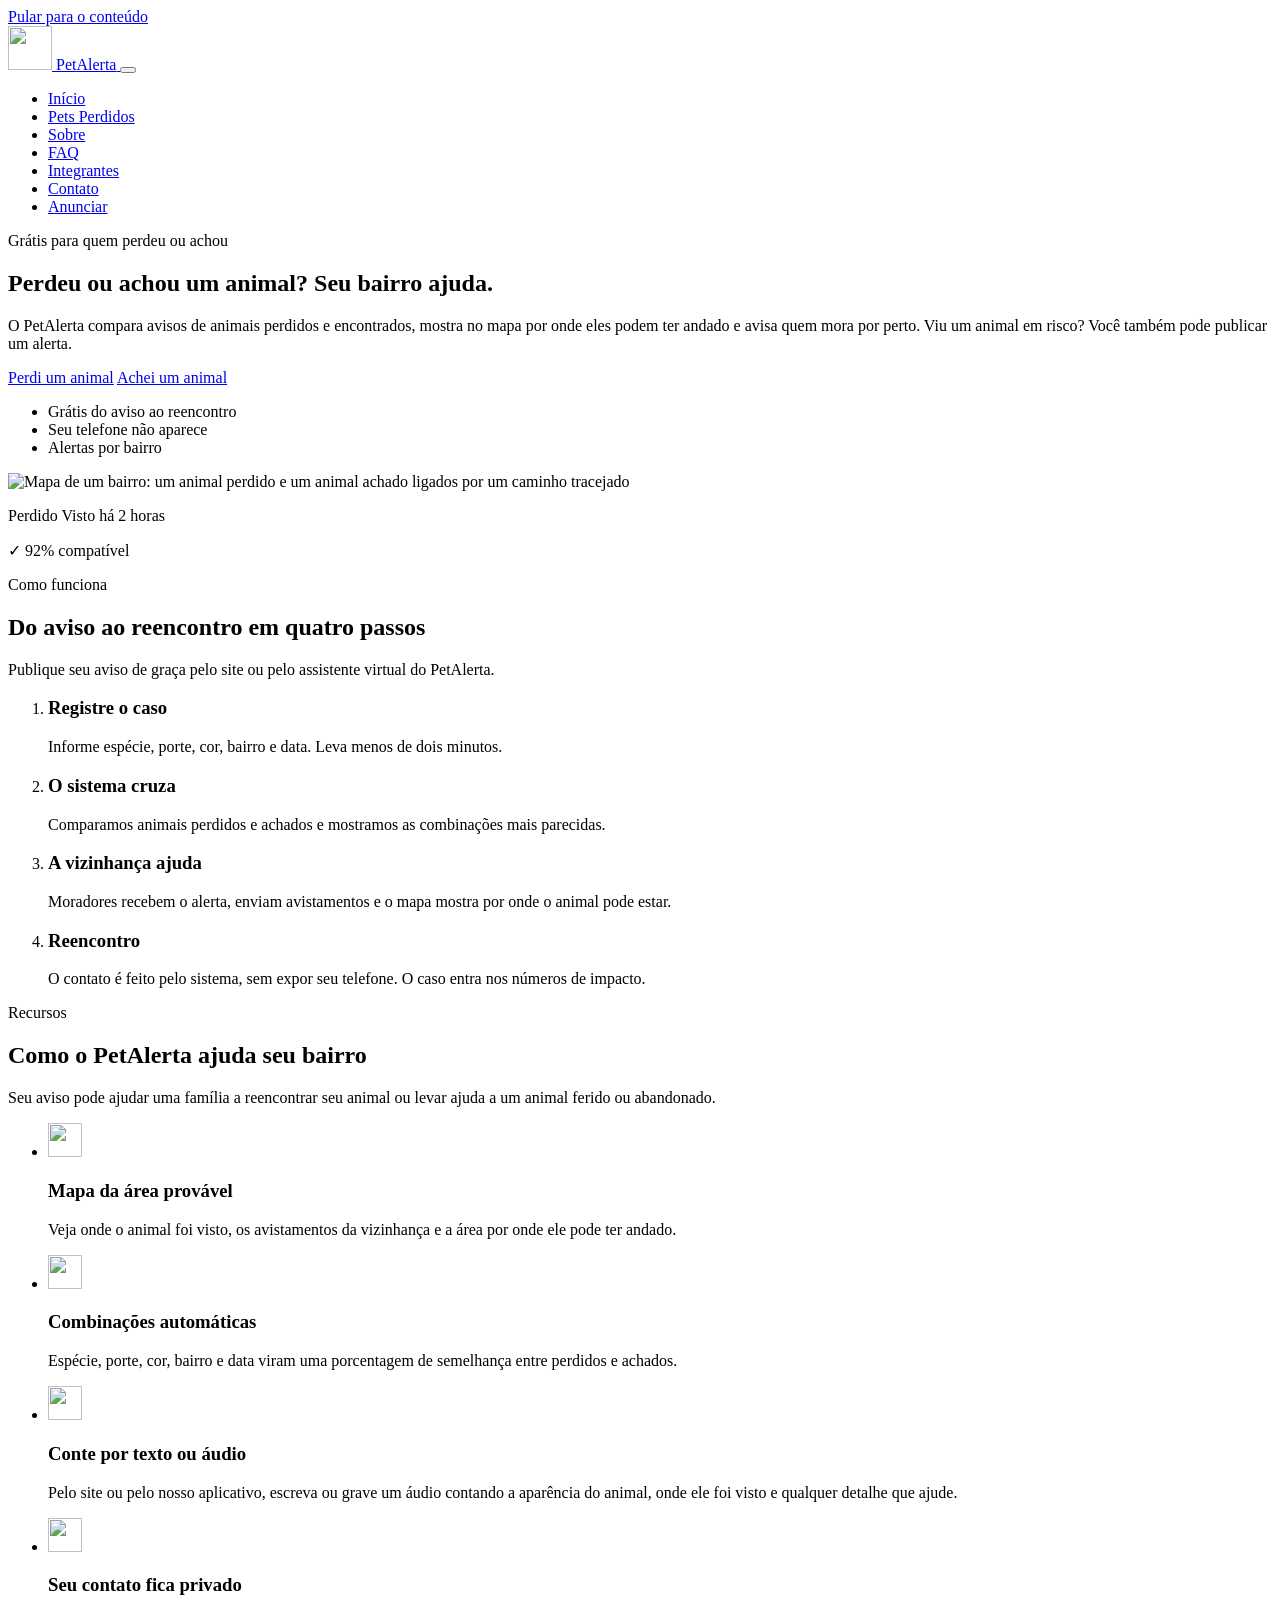
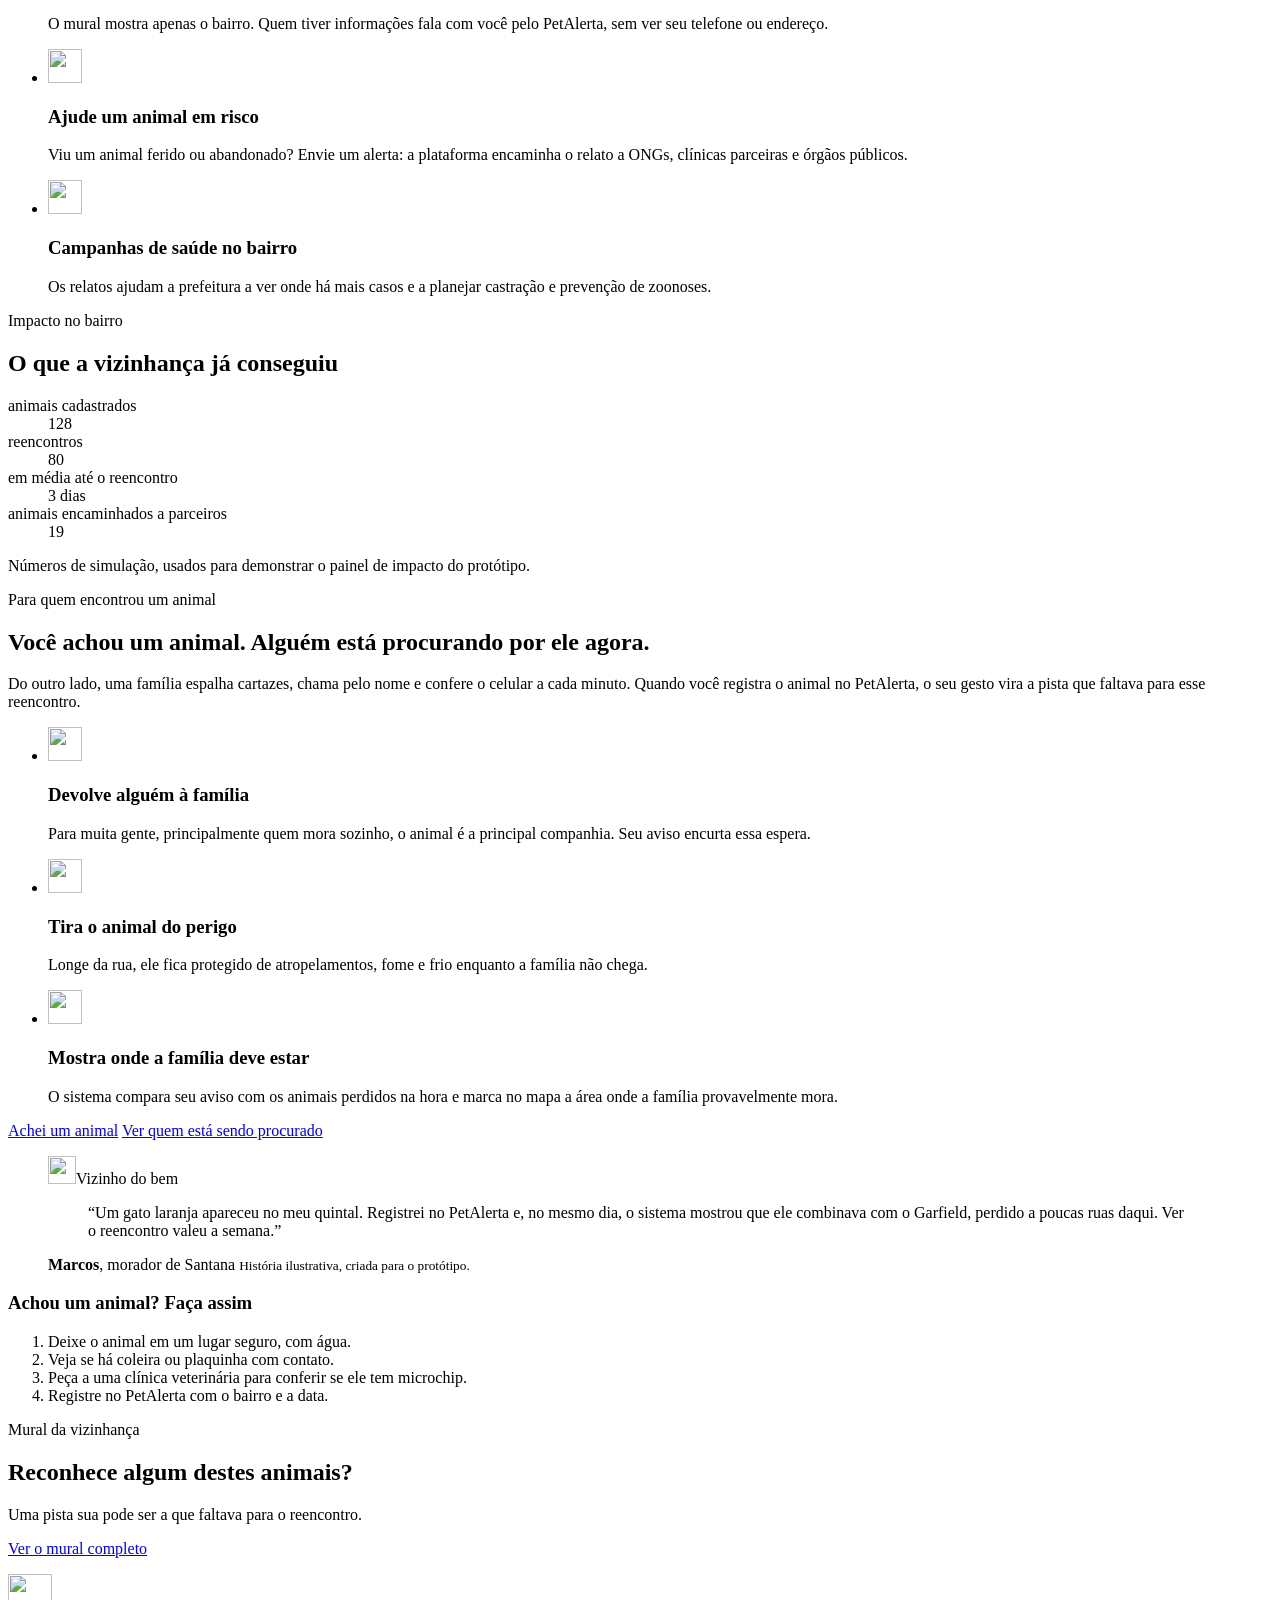
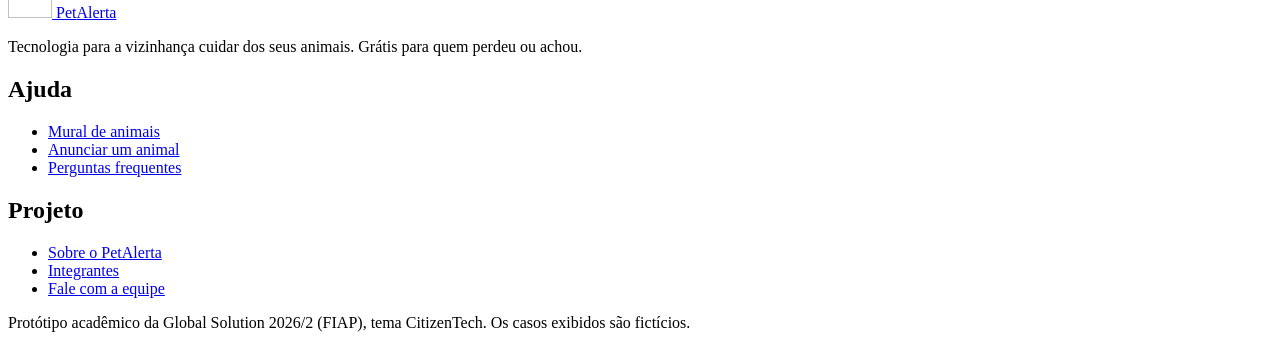
==== index.html @ c276a69e "adicionando pastas e o html puro no projeto" ====
<!DOCTYPE html>
<html lang="pt-BR">

<head>
    <meta charset="UTF-8">
    <meta name="viewport" content="width=device-width, initial-scale=1">
    <meta name="description"
        content="PetAlerta reúne animais perdidos, achados e em risco por bairro, sugere combinações, mostra no mapa por onde o animal pode ter andado e avisa a vizinhança. Gratuito para o tutor.">
    <meta name="theme-color" content="#0B5563">
    <title>PetAlerta — Perdeu ou achou um animal? Avise seu bairro</title>
    <link rel="icon" href="assets/icons/PetAlerta.svg" type="image/svg+xml">
    <link rel="preconnect" href="https://fonts.googleapis.com">
    <link rel="preconnect" href="https://fonts.gstatic.com" crossorigin>
    <link rel="stylesheet"
        href="https://fonts.googleapis.com/css2?family=Atkinson+Hyperlegible+Next:wght@400..800&display=swap">
    <link rel="stylesheet" href="css/base.css">
    <link rel="stylesheet" href="css/componentes.css">
    <link rel="stylesheet" href="css/paginas.css">
    <script src="js/menu.js" defer></script>
    <script src="js/dados.js" defer></script>
    <script src="js/cards.js" defer></script>
    <script src="js/inicio.js" defer></script>
</head>

<body>
    <a class="pular-conteudo" href="#conteudo">Pular para o conteúdo</a>

    <header class="cabecalho">
        <div class="container cabecalho__interno">
            <a class="marca" href="index.html">
                <img class="marca__icone" src="assets/icons/PetAlerta.svg" alt="" width="44" height="44">
                <span class="marca__nome">Pet<span>Alerta</span></span>
            </a>

            <button class="botao-menu" type="button" aria-label="Menu" aria-expanded="false"
                aria-controls="menu-principal">
                <span class="botao-menu__barra"></span>
                <span class="botao-menu__barra"></span>
                <span class="botao-menu__barra"></span>
            </button>

            <nav class="menu" id="menu-principal" aria-label="Menu principal">
                <ul class="menu__lista">
                    <li><a class="menu__link" href="index.html" aria-current="page">Início</a></li>
                    <li><a class="menu__link" href="pets.html">Pets Perdidos</a></li>
                    <li><a class="menu__link" href="sobre.html">Sobre</a></li>
                    <li><a class="menu__link" href="faq.html">FAQ</a></li>
                    <li><a class="menu__link" href="integrantes.html">Integrantes</a></li>
                    <li><a class="menu__link" href="contato.html">Contato</a></li>
                    <li><a class="menu__link menu__link--destaque" href="anunciar.html">Anunciar</a></li>
                </ul>
            </nav>
        </div>
    </header>

    <main id="conteudo">
        <!-- Abertura -->
        <section class="hero" aria-labelledby="titulo-hero">
            <div class="container hero__grade">
                <div class="hero__texto">
                    <p class="sobretitulo">Grátis para quem perdeu ou achou</p>
                    <h1 id="titulo-hero">Perdeu ou achou um animal? <span class="hero__destaque">Seu bairro
                            ajuda.</span></h1>
                    <p class="texto-apoio">O PetAlerta compara avisos de animais perdidos e encontrados, mostra no mapa
                        por onde eles podem ter andado e avisa quem mora por perto. Viu um animal em risco? Você também
                        pode publicar um alerta.</p>
                    <div class="hero__acoes">
                        <a class="botao" href="anunciar.html?tipo=perdido">Perdi um animal</a>
                        <a class="botao botao--secundario" href="anunciar.html?tipo=achado">Achei um animal</a>
                    </div>
                    <ul class="lista-check hero__garantias">
                        <li>Grátis do aviso ao reencontro</li>
                        <li>Seu telefone não aparece</li>
                        <li>Alertas por bairro</li>
                    </ul>
                </div>

                <div class="hero__ilustracao">
                    <img src="assets/images/hero.svg"
                        alt="Mapa de um bairro: um animal perdido e um animal achado ligados por um caminho tracejado"
                        width="520" height="440">
                    <p class="hero__balao hero__balao--visto" aria-hidden="true"><span class="selo"
                            data-situacao="perdido">Perdido</span> Visto há 2 horas</p>
                    <p class="hero__balao hero__balao--combina" aria-hidden="true">✓ 92% compatível</p>
                </div>
            </div>
        </section>

        <!-- Como funciona -->
        <section class="secao secao--clara" aria-labelledby="titulo-como-funciona">
            <div class="container">
                <header class="cabecalho-secao">
                    <p class="sobretitulo">Como funciona</p>
                    <h2 id="titulo-como-funciona">Do aviso ao reencontro em quatro passos</h2>
                    <p class="texto-apoio">Publique seu aviso de graça pelo site ou pelo assistente virtual do
                        PetAlerta.</p>
                </header>

                <ol class="passos">
                    <li class="passo">
                        <h3>Registre o caso</h3>
                        <p>Informe espécie, porte, cor, bairro e data. Leva menos de dois minutos.</p>
                    </li>
                    <li class="passo">
                        <h3>O sistema cruza</h3>
                        <p>Comparamos animais perdidos e achados e mostramos as combinações mais parecidas.</p>
                    </li>
                    <li class="passo">
                        <h3>A vizinhança ajuda</h3>
                        <p>Moradores recebem o alerta, enviam avistamentos e o mapa mostra por onde o animal pode estar.
                        </p>
                    </li>
                    <li class="passo">
                        <h3>Reencontro</h3>
                        <p>O contato é feito pelo sistema, sem expor seu telefone. O caso entra nos números de impacto.
                        </p>
                    </li>
                </ol>
            </div>
        </section>

        <!-- Recursos -->
        <section class="secao" aria-labelledby="titulo-recursos">
            <div class="container">
                <header class="cabecalho-secao">
                    <p class="sobretitulo">Recursos</p>
                    <h2 id="titulo-recursos">Como o PetAlerta ajuda seu bairro</h2>
                    <p class="texto-apoio">Seu aviso pode ajudar uma família a reencontrar seu animal ou levar ajuda a
                        um animal ferido ou abandonado.</p>
                </header>

                <ul class="grade grade--3">
                    <li class="cartao recurso">
                        <span class="icone-bolha"><img src="assets/icons/mapa.svg" alt="" width="34" height="34"></span>
                        <h3>Mapa da área provável</h3>
                        <p>Veja onde o animal foi visto, os avistamentos da vizinhança e a área por onde ele pode ter
                            andado.</p>
                    </li>
                    <li class="cartao recurso">
                        <span class="icone-bolha"><img src="assets/icons/combinacao.svg" alt="" width="34"
                                height="34"></span>
                        <h3>Combinações automáticas</h3>
                        <p>Espécie, porte, cor, bairro e data viram uma porcentagem de semelhança entre perdidos e
                            achados.</p>
                    </li>
                    <li class="cartao recurso">
                        <span class="icone-bolha"><img src="assets/icons/chat.svg" alt="" width="34" height="34"></span>
                        <h3>Conte por texto ou áudio</h3>
                        <p>Pelo site ou pelo nosso aplicativo, escreva ou grave um áudio contando a aparência do animal,
                            onde ele foi visto e qualquer detalhe que ajude.</p>
                    </li>
                    <li class="cartao recurso">
                        <span class="icone-bolha"><img src="assets/icons/escudo.svg" alt="" width="34"
                                height="34"></span>
                        <h3>Seu contato fica privado</h3>
                        <p>O mural mostra apenas o bairro. Quem tiver informações fala com você pelo PetAlerta, sem ver
                            seu telefone ou endereço.</p>
                    </li>
                    <li class="cartao recurso">
                        <span class="icone-bolha"><img src="assets/icons/alerta.svg" alt="" width="34"
                                height="34"></span>
                        <h3>Ajude um animal em risco</h3>
                        <p>Viu um animal ferido ou abandonado? Envie um alerta: a plataforma encaminha o relato a ONGs,
                            clínicas parceiras e órgãos públicos.</p>
                    </li>
                    <li class="cartao recurso">
                        <span class="icone-bolha"><img src="assets/icons/saude.svg" alt="" width="34"
                                height="34"></span>
                        <h3>Campanhas de saúde no bairro</h3>
                        <p>Os relatos ajudam a prefeitura a ver onde há mais casos e a planejar castração e prevenção de
                            zoonoses.</p>
                    </li>
                </ul>
            </div>
        </section>

        <!-- Impacto -->
        <section class="secao secao--marca" aria-labelledby="titulo-impacto">
            <div class="container">
                <header class="cabecalho-secao cabecalho-secao--centro">
                    <p class="sobretitulo">Impacto no bairro</p>
                    <h2 id="titulo-impacto">O que a vizinhança já conseguiu</h2>
                </header>

                <dl class="numeros">
                    <div class="numero">
                        <dt>animais cadastrados</dt>
                        <dd>128</dd>
                    </div>
                    <div class="numero">
                        <dt>reencontros</dt>
                        <dd>80</dd>
                    </div>
                    <div class="numero">
                        <dt>em média até o reencontro</dt>
                        <dd>3 dias</dd>
                    </div>
                    <div class="numero">
                        <dt>animais encaminhados a parceiros</dt>
                        <dd>19</dd>
                    </div>
                </dl>
                <p class="nota">Números de simulação, usados para demonstrar o painel de impacto do protótipo.</p>
            </div>
        </section>

        <!-- Quem acha também salva -->
        <section class="secao quem-acha" id="quem-acha" aria-labelledby="titulo-quem-acha">
            <div class="container quem-acha__grade">
                <div class="quem-acha__texto">
                    <p class="sobretitulo">Para quem encontrou um animal</p>
                    <h2 id="titulo-quem-acha">Você achou um animal. Alguém está procurando por ele agora.</h2>
                    <p class="texto-apoio">Do outro lado, uma família espalha cartazes, chama pelo nome e confere o
                        celular a cada minuto. Quando você registra o animal no PetAlerta, o seu gesto vira a pista que
                        faltava para esse reencontro.</p>

                    <ul class="quem-acha__impactos">
                        <li class="cartao icone-texto impacto">
                            <span class="icone-bolha icone-bolha--acao"><img src="assets/icons/casa.svg" alt=""
                                    width="34" height="34"></span>
                            <div>
                                <h3>Devolve alguém à família</h3>
                                <p>Para muita gente, principalmente quem mora sozinho, o animal é a principal companhia.
                                    Seu aviso encurta essa espera.</p>
                            </div>
                        </li>
                        <li class="cartao icone-texto impacto">
                            <span class="icone-bolha icone-bolha--acao"><img src="assets/icons/escudo.svg" alt=""
                                    width="34" height="34"></span>
                            <div>
                                <h3>Tira o animal do perigo</h3>
                                <p>Longe da rua, ele fica protegido de atropelamentos, fome e frio enquanto a família
                                    não chega.</p>
                            </div>
                        </li>
                        <li class="cartao icone-texto impacto">
                            <span class="icone-bolha icone-bolha--acao"><img src="assets/icons/mapa.svg" alt=""
                                    width="34" height="34"></span>
                            <div>
                                <h3>Mostra onde a família deve estar</h3>
                                <p>O sistema compara seu aviso com os animais perdidos na hora e marca no mapa a área
                                    onde a família provavelmente mora.</p>
                            </div>
                        </li>
                    </ul>

                    <div class="quem-acha__acoes">
                        <a class="botao" href="anunciar.html?tipo=achado">Achei um animal</a>
                        <a class="botao botao--fantasma" href="pets.html?situacao=perdido">Ver quem está sendo
                            procurado</a>
                    </div>
                </div>

                <div class="quem-acha__lado">
                    <figure class="cartao depoimento">
                        <p class="selo-vizinho"><img src="assets/icons/achei.svg" alt="" width="28" height="28">Vizinho
                            do bem</p>
                        <blockquote>
                            <p>“Um gato laranja apareceu no meu quintal. Registrei no PetAlerta e, no mesmo dia, o
                                sistema mostrou que ele combinava com o Garfield, perdido a poucas ruas daqui. Ver o
                                reencontro valeu a semana.”</p>
                        </blockquote>
                        <figcaption><strong>Marcos</strong>, morador de Santana <small>História ilustrativa, criada para
                                o protótipo.</small></figcaption>
                    </figure>

                    <article class="cartao quem-acha__passos">
                        <h3>Achou um animal? Faça assim</h3>
                        <ol class="lista-numerada">
                            <li>Deixe o animal em um lugar seguro, com água.</li>
                            <li>Veja se há coleira ou plaquinha com contato.</li>
                            <li>Peça a uma clínica veterinária para conferir se ele tem microchip.</li>
                            <li>Registre no PetAlerta com o bairro e a data.</li>
                        </ol>
                    </article>
                </div>
            </div>
        </section>

        <!-- Procurados agora -->
        <section class="secao secao--clara" aria-labelledby="titulo-procurados">
            <div class="container">
                <div class="procurados__topo">
                    <header class="cabecalho-secao">
                        <p class="sobretitulo">Mural da vizinhança</p>
                        <h2 id="titulo-procurados">Reconhece algum destes animais?</h2>
                        <p class="texto-apoio">Uma pista sua pode ser a que faltava para o reencontro.</p>
                    </header>
                    <a class="botao botao--secundario" href="pets.html">Ver o mural completo</a>
                </div>

                <ul class="grade grade--3" id="procurados"></ul>
            </div>
        </section>
    </main>

    <footer class="rodape">
        <div class="container rodape__grade">
            <div class="rodape__marca">
                <a class="marca marca--clara" href="index.html">
                    <img class="marca__icone" src="assets/icons/PetAlerta.svg" alt="" width="44" height="44">
                    <span class="marca__nome">Pet<span>Alerta</span></span>
                </a>
                <p>Tecnologia para a vizinhança cuidar dos seus animais. Grátis para quem perdeu ou achou.</p>
            </div>
            <nav class="rodape__navegacao" aria-label="Links do rodapé">
                <div>
                    <h2 class="rodape__titulo">Ajuda</h2>
                    <ul class="rodape__links">
                        <li><a href="pets.html">Mural de animais</a></li>
                        <li><a href="anunciar.html">Anunciar um animal</a></li>
                        <li><a href="faq.html">Perguntas frequentes</a></li>
                    </ul>
                </div>
                <div>
                    <h2 class="rodape__titulo">Projeto</h2>
                    <ul class="rodape__links">
                        <li><a href="sobre.html">Sobre o PetAlerta</a></li>
                        <li><a href="integrantes.html">Integrantes</a></li>
                        <li><a href="contato.html">Fale com a equipe</a></li>
                    </ul>
                </div>
            </nav>
        </div>
        <div class="container rodape__base">
            <p>Protótipo acadêmico da Global Solution 2026/2 (FIAP), tema CitizenTech. Os casos exibidos são fictícios.
            </p>
        </div>
    </footer>
</body>

</html>
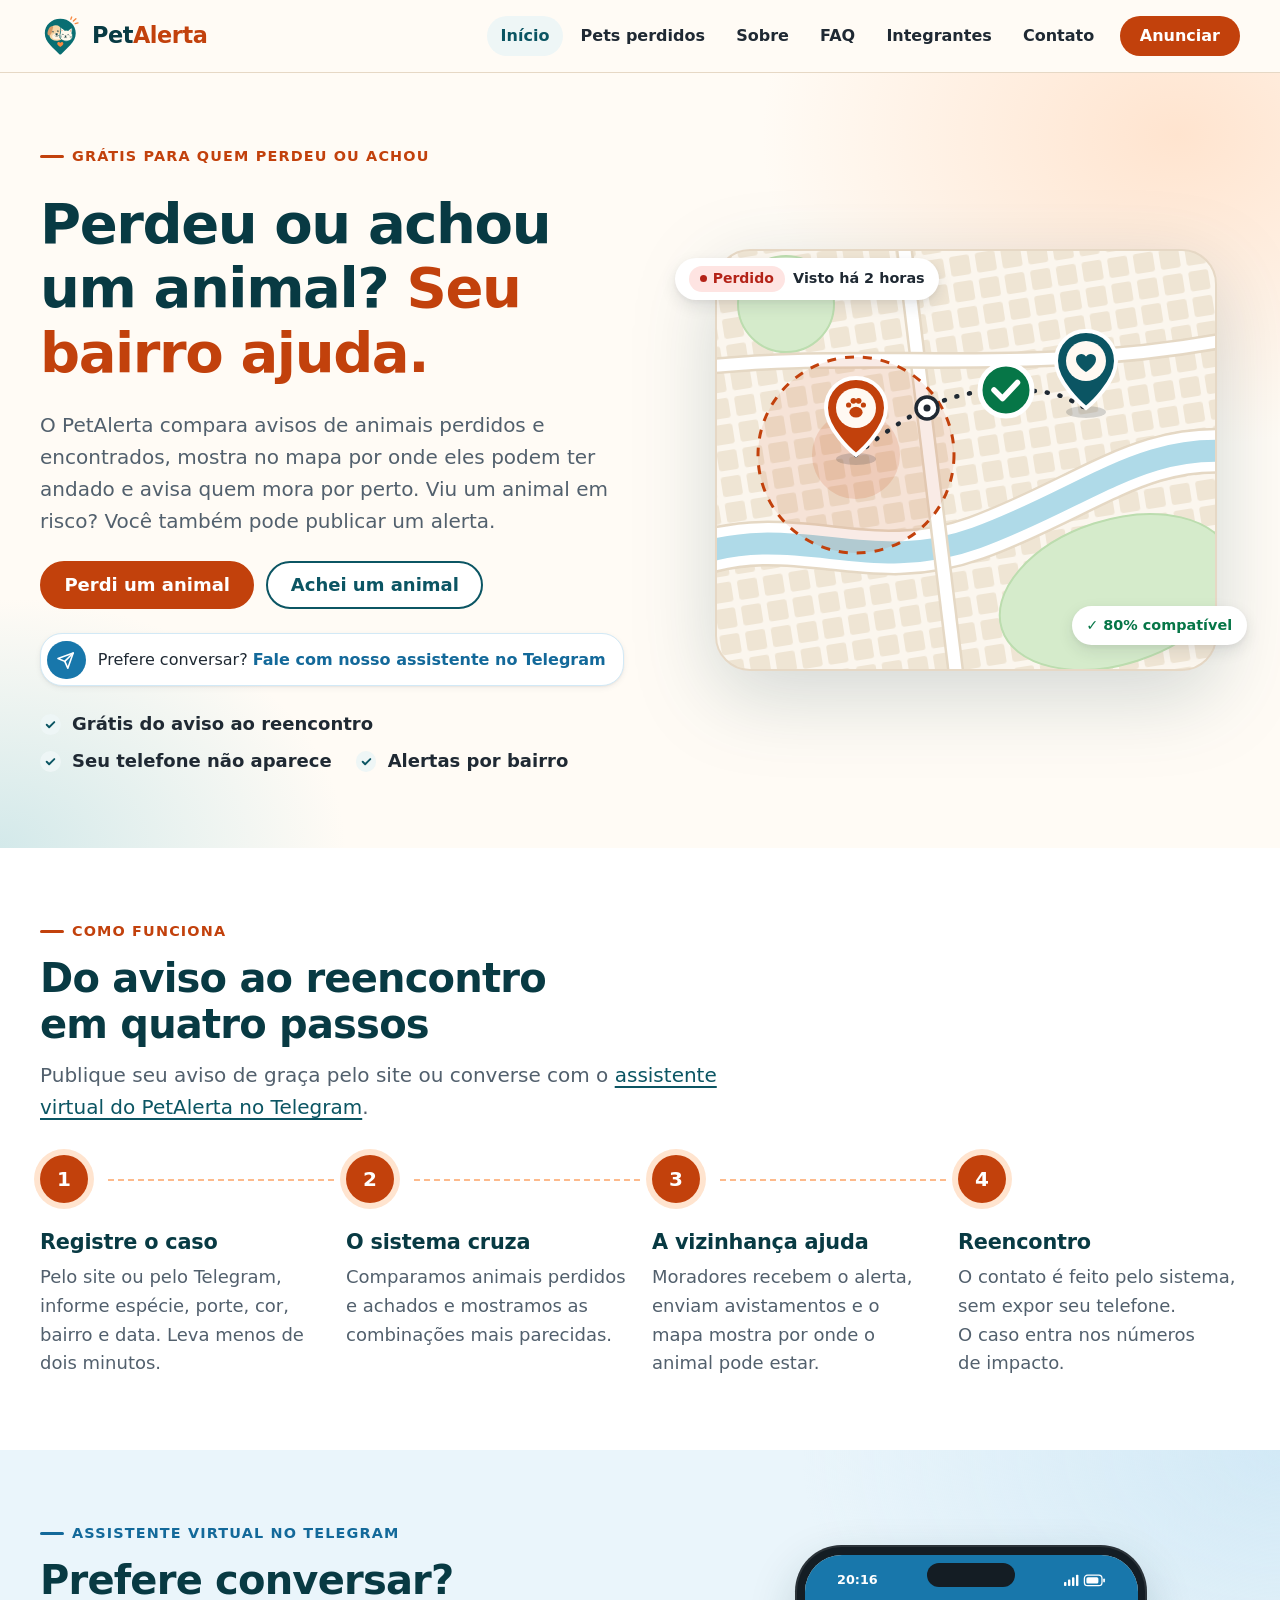
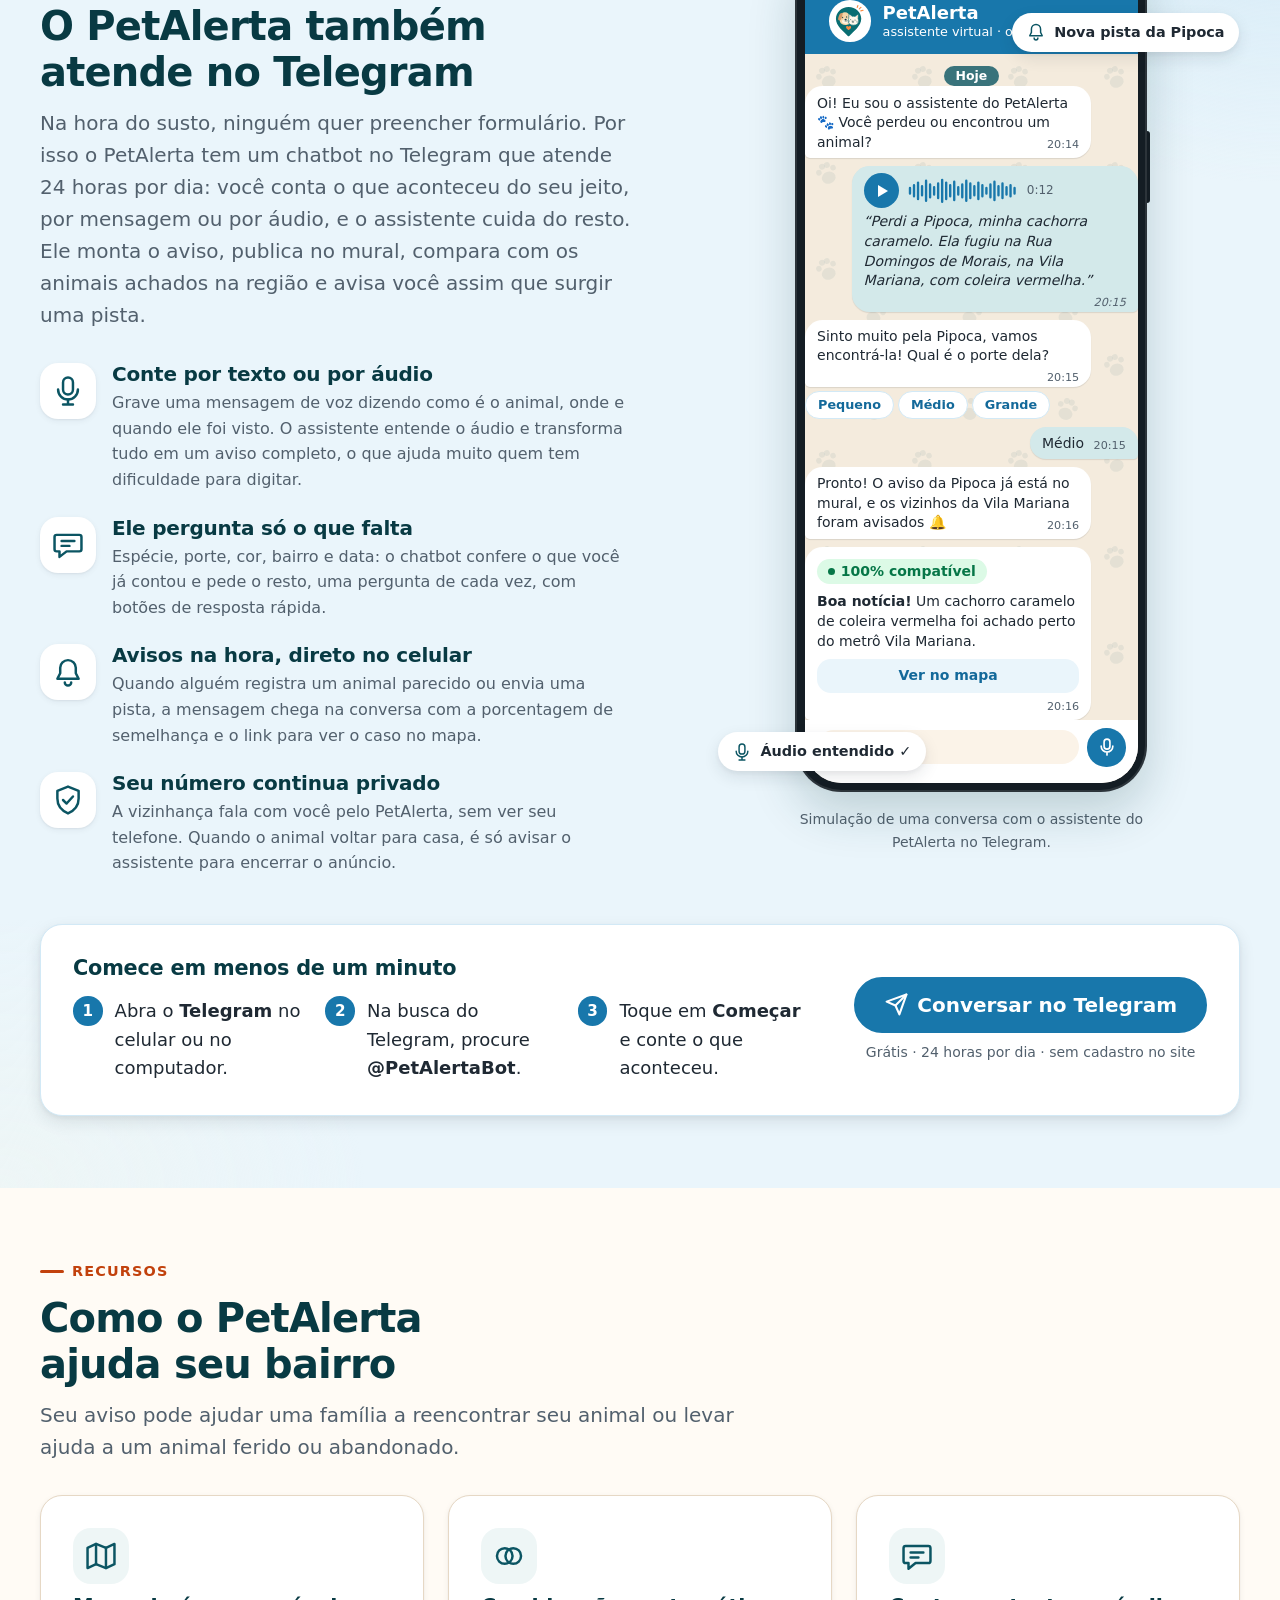
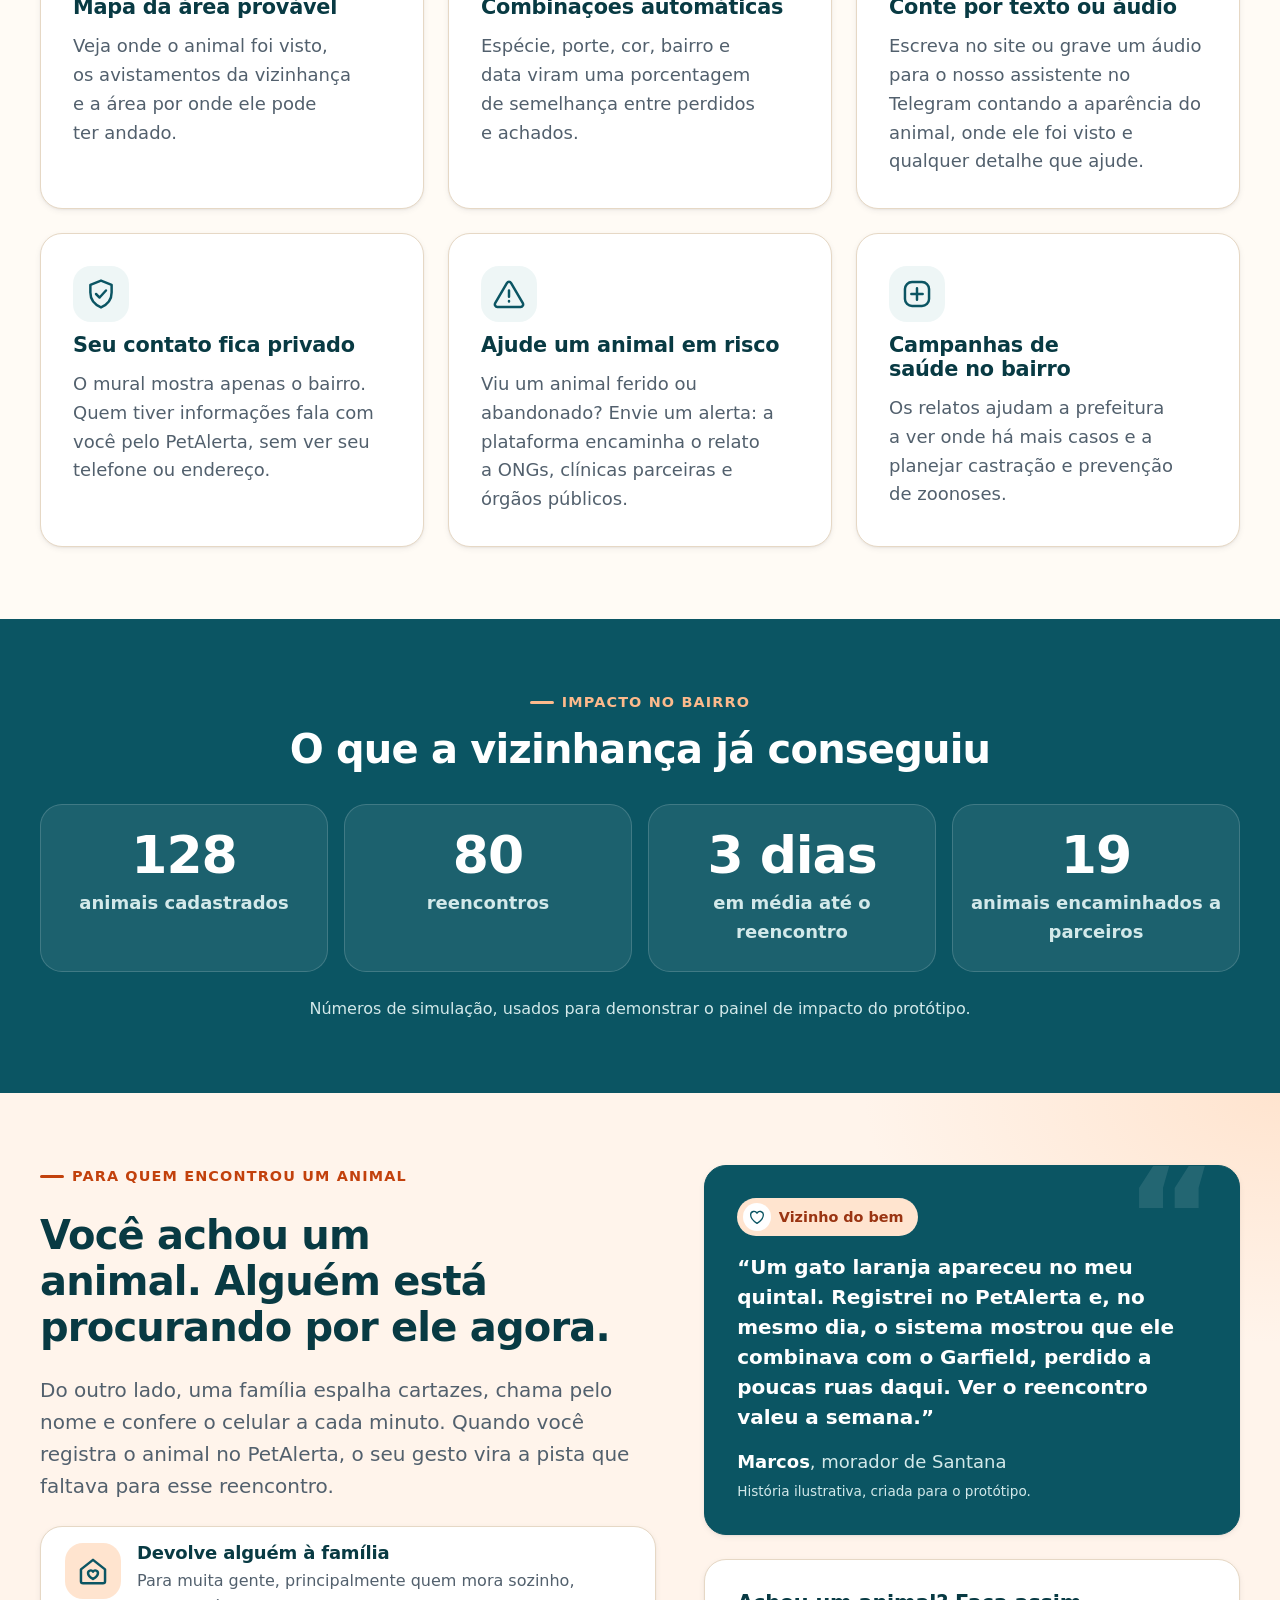
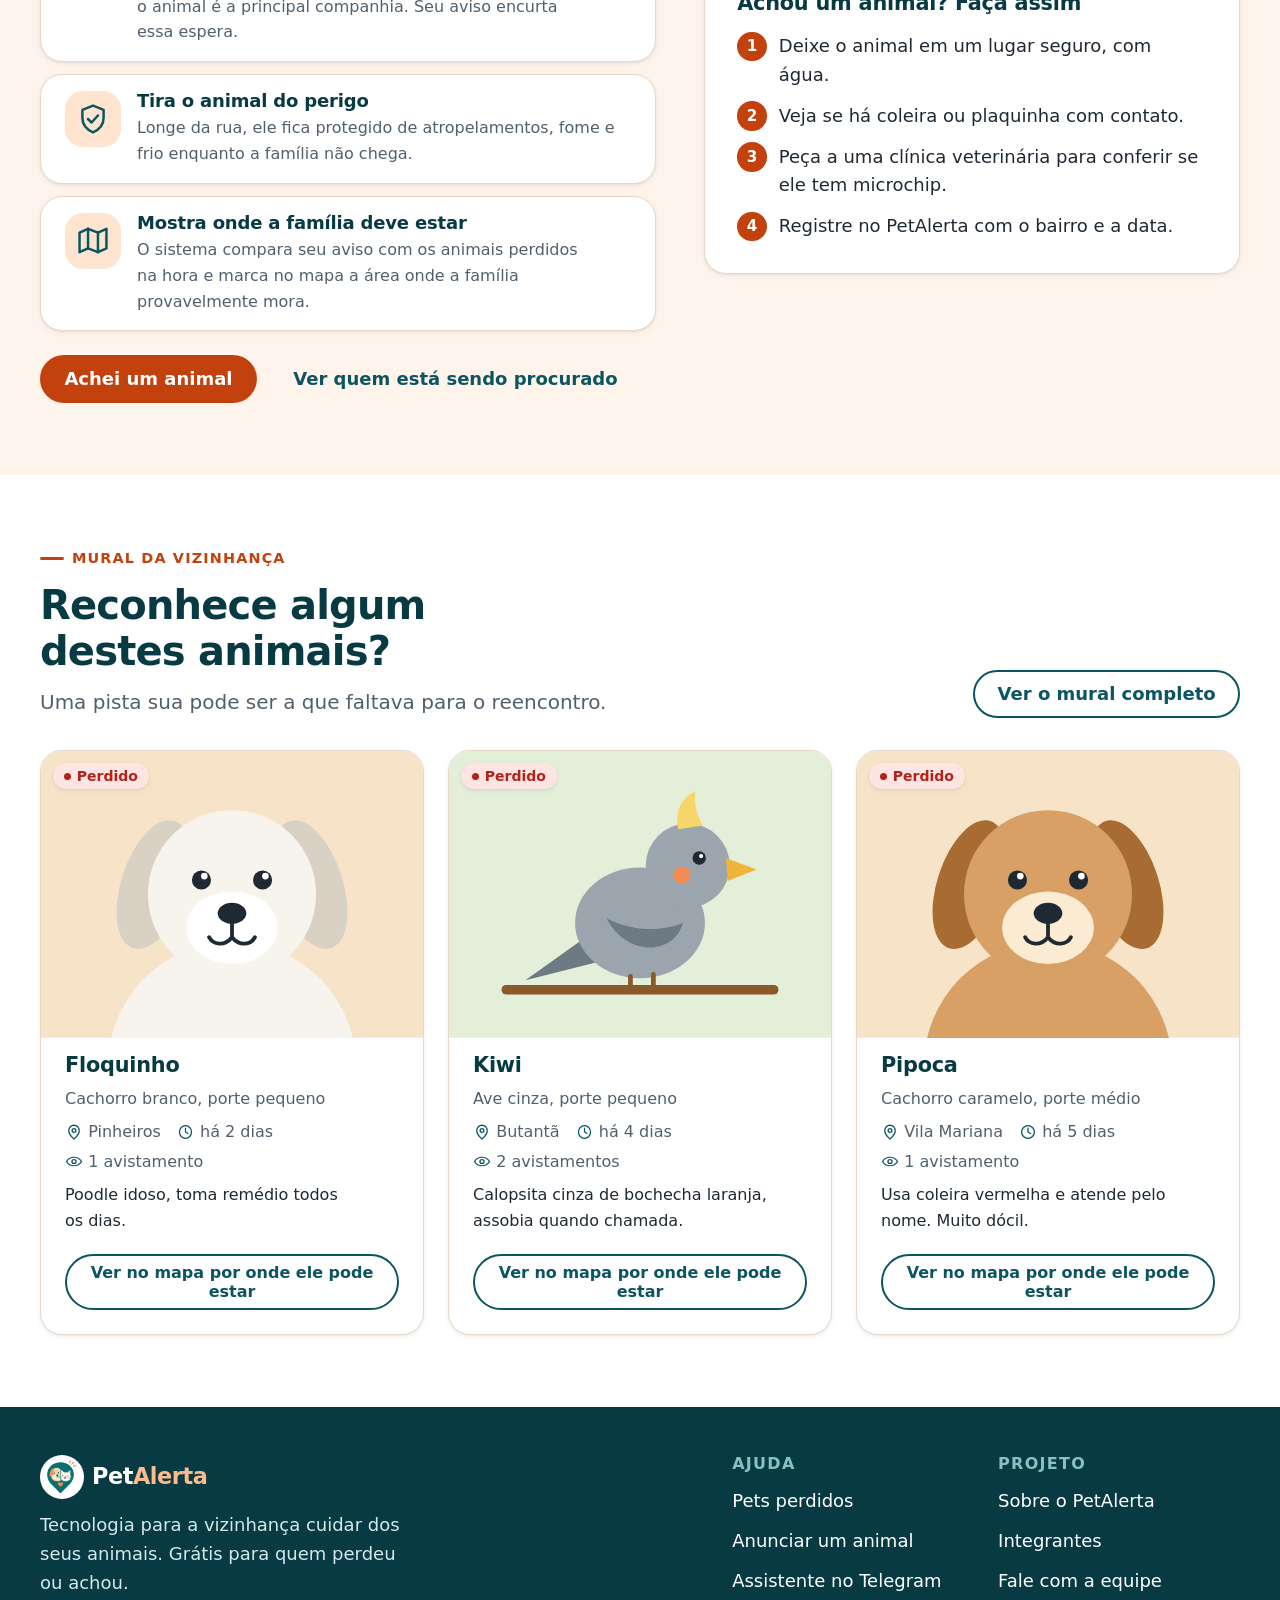
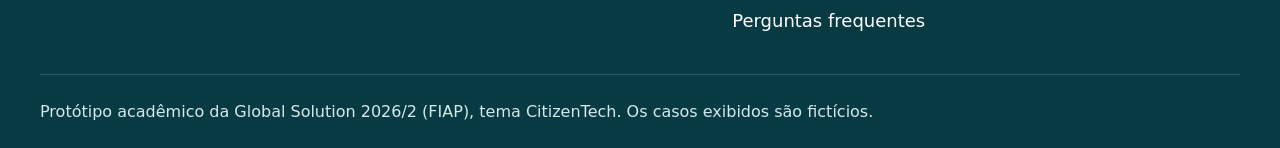
==== commit 7fe8a1f9: "adicionando js, corrigindo bugs e colocando interface do telegram na pagina inicial" ====
--- a/index.html
+++ b/index.html
@@ -5,7 +5,7 @@
     <meta charset="UTF-8">
     <meta name="viewport" content="width=device-width, initial-scale=1">
     <meta name="description"
-        content="PetAlerta reúne animais perdidos, achados e em risco por bairro, sugere combinações, mostra no mapa por onde o animal pode ter andado e avisa a vizinhança. Gratuito para o tutor.">
+        content="PetAlerta reúne animais perdidos, achados e em risco por bairro, sugere combinações, mostra no mapa por onde o animal pode ter andado e avisa a vizinhança. Também atende por um assistente no Telegram. Gratuito para o tutor.">
     <meta name="theme-color" content="#0B5563">
     <title>PetAlerta — Perdeu ou achou um animal? Avise seu bairro</title>
     <link rel="icon" href="assets/icons/PetAlerta.svg" type="image/svg+xml">
@@ -42,7 +42,7 @@
             <nav class="menu" id="menu-principal" aria-label="Menu principal">
                 <ul class="menu__lista">
                     <li><a class="menu__link" href="index.html" aria-current="page">Início</a></li>
-                    <li><a class="menu__link" href="pets.html">Pets Perdidos</a></li>
+                    <li><a class="menu__link" href="pets.html">Pets perdidos</a></li>
                     <li><a class="menu__link" href="sobre.html">Sobre</a></li>
                     <li><a class="menu__link" href="faq.html">FAQ</a></li>
                     <li><a class="menu__link" href="integrantes.html">Integrantes</a></li>
@@ -68,6 +68,16 @@
                         <a class="botao" href="anunciar.html?tipo=perdido">Perdi um animal</a>
                         <a class="botao botao--secundario" href="anunciar.html?tipo=achado">Achei um animal</a>
                     </div>
+                    <a class="atalho-telegram" href="#telegram">
+                        <span class="atalho-telegram__icone">
+                            <svg viewBox="0 0 48 48" fill="none" stroke="currentColor" stroke-width="4"
+                                stroke-linecap="round" stroke-linejoin="round" aria-hidden="true" focusable="false">
+                                <path d="M43 5 29.5 43l-7.5-17L5 18.5z" />
+                                <path d="M43 5 22 26" />
+                            </svg>
+                        </span>
+                        <span>Prefere conversar? <strong>Fale com nosso assistente no Telegram</strong></span>
+                    </a>
                     <ul class="lista-check hero__garantias">
                         <li>Grátis do aviso ao reencontro</li>
                         <li>Seu telefone não aparece</li>
@@ -79,9 +89,9 @@
                     <img src="assets/images/hero.svg"
                         alt="Mapa de um bairro: um animal perdido e um animal achado ligados por um caminho tracejado"
                         width="520" height="440">
-                    <p class="hero__balao hero__balao--visto" aria-hidden="true"><span class="selo"
+                    <p class="balao hero__balao--visto" aria-hidden="true"><span class="selo"
                             data-situacao="perdido">Perdido</span> Visto há 2 horas</p>
-                    <p class="hero__balao hero__balao--combina" aria-hidden="true">✓ 92% compatível</p>
+                    <p class="balao hero__balao--combina" aria-hidden="true">✓ 80% compatível</p>
                 </div>
             </div>
         </section>
@@ -92,14 +102,15 @@
                 <header class="cabecalho-secao">
                     <p class="sobretitulo">Como funciona</p>
                     <h2 id="titulo-como-funciona">Do aviso ao reencontro em quatro passos</h2>
-                    <p class="texto-apoio">Publique seu aviso de graça pelo site ou pelo assistente virtual do
-                        PetAlerta.</p>
+                    <p class="texto-apoio">Publique seu aviso de graça pelo site ou converse com o <a
+                            href="#telegram">assistente virtual do PetAlerta no Telegram</a>.</p>
                 </header>
 
                 <ol class="passos">
                     <li class="passo">
                         <h3>Registre o caso</h3>
-                        <p>Informe espécie, porte, cor, bairro e data. Leva menos de dois minutos.</p>
+                        <p>Pelo site ou pelo Telegram, informe espécie, porte, cor, bairro e data. Leva menos de dois
+                            minutos.</p>
                     </li>
                     <li class="passo">
                         <h3>O sistema cruza</h3>
@@ -116,6 +127,192 @@
                         </p>
                     </li>
                 </ol>
+            </div>
+        </section>
+
+        <!-- Assistente no Telegram -->
+        <section class="secao telegram" id="telegram" aria-labelledby="titulo-telegram">
+            <div class="container">
+                <div class="telegram__grade">
+                    <header class="cabecalho-secao">
+                        <p class="sobretitulo">Assistente virtual no Telegram</p>
+                        <h2 id="titulo-telegram">Prefere conversar? O PetAlerta também atende no Telegram</h2>
+                        <p class="texto-apoio">Na hora do susto, ninguém quer preencher formulário. Por isso o PetAlerta
+                            tem um chatbot no Telegram que atende 24 horas por dia: você conta o que aconteceu do seu
+                            jeito, por mensagem ou por áudio, e o assistente cuida do resto. Ele monta o aviso, publica
+                            no mural, compara com os animais achados na região e avisa você assim que surgir uma pista.
+                        </p>
+                    </header>
+
+                    <figure class="telegram__demo">
+                        <div class="celular">
+                            <p class="balao telegram__balao telegram__balao--pista" aria-hidden="true"><img
+                                    src="assets/icons/sino.svg" alt="" width="20" height="20">Nova pista da Pipoca</p>
+                            <p class="balao telegram__balao telegram__balao--audio" aria-hidden="true"><img
+                                    src="assets/icons/microfone.svg" alt="" width="20" height="20">Áudio entendido ✓</p>
+
+                            <div class="chat">
+                                <div class="chat__topo">
+                                    <p class="chat__status" aria-hidden="true">
+                                        <span>20:16</span>
+                                        <svg viewBox="0 0 52 16" fill="currentColor" focusable="false">
+                                            <rect x="0" y="10" width="3" height="5" rx="1" />
+                                            <rect x="5" y="7" width="3" height="8" rx="1" />
+                                            <rect x="10" y="4" width="3" height="11" rx="1" />
+                                            <rect x="15" y="1" width="3" height="14" rx="1" />
+                                            <rect x="25.5" y="1.5" width="22" height="13" rx="4" fill="none"
+                                                stroke="currentColor" stroke-width="1.6" />
+                                            <rect x="28" y="4" width="15" height="8" rx="2" />
+                                            <rect x="49" y="5.5" width="2.2" height="5" rx="1" />
+                                        </svg>
+                                    </p>
+                                    <div class="chat__contato">
+                                        <img class="chat__avatar" src="assets/icons/PetAlerta.svg" alt="" width="42"
+                                            height="42">
+                                        <p><strong>PetAlerta</strong> <small>assistente virtual · online</small></p>
+                                    </div>
+                                </div>
+
+                                <p class="chat__dia">Hoje</p>
+
+                                <ol class="chat__mensagens" aria-label="Exemplo de conversa">
+                                    <li class="chat__mensagem chat__mensagem--bot">
+                                        <p class="chat__balao"><span class="visualmente-oculto">Assistente: </span>Oi!
+                                            Eu sou o assistente do PetAlerta 🐾 Você perdeu ou encontrou um animal?
+                                            <time class="chat__hora">20:14</time>
+                                        </p>
+                                    </li>
+                                    <li class="chat__mensagem chat__mensagem--voce">
+                                        <div class="chat__balao">
+                                            <p class="visualmente-oculto">Você enviou um áudio:</p>
+                                            <div class="chat__audio" aria-hidden="true">
+                                                <span class="chat__play"></span>
+                                                <svg class="chat__onda" viewBox="0 0 120 28" fill="none"
+                                                    stroke="currentColor" stroke-width="2.6" stroke-linecap="round"
+                                                    focusable="false">
+                                                    <path
+                                                        d="M2 11v6M6.4 8v12M10.8 5v18M15.2 9v10M19.6 3v22M24 7v14M28.4 10v8M32.8 6v16M37.2 2v24M41.6 5v18M46 8v12M50.4 4v20M54.8 10v8M59.2 7v14M63.6 3v22M68 6v16M72.4 9v10M76.8 5v18M81.2 8v12M85.6 11v6M90 7v14M94.4 4v20M98.8 9v10M103.2 6v16M107.6 10v8M112 8v12M116.4 11v6" />
+                                                </svg>
+                                                <span class="chat__duracao">0:12</span>
+                                            </div>
+                                            <p class="chat__transcricao">“Perdi a Pipoca, minha cachorra caramelo. Ela
+                                                fugiu na Rua Domingos de Morais, na Vila Mariana, com coleira
+                                                vermelha.” <time class="chat__hora">20:15</time></p>
+                                        </div>
+                                    </li>
+                                    <li class="chat__mensagem chat__mensagem--bot">
+                                        <p class="chat__balao"><span class="visualmente-oculto">Assistente:
+                                            </span>Sinto muito pela Pipoca, vamos encontrá-la! Qual é o porte dela?
+                                            <time class="chat__hora">20:15</time>
+                                        </p>
+                                        <ul class="chat__respostas" aria-label="Respostas rápidas">
+                                            <li>Pequeno</li>
+                                            <li>Médio</li>
+                                            <li>Grande</li>
+                                        </ul>
+                                    </li>
+                                    <li class="chat__mensagem chat__mensagem--voce">
+                                        <p class="chat__balao"><span class="visualmente-oculto">Você: </span>Médio
+                                            <time class="chat__hora">20:15</time>
+                                        </p>
+                                    </li>
+                                    <li class="chat__mensagem chat__mensagem--bot">
+                                        <p class="chat__balao"><span class="visualmente-oculto">Assistente:
+                                            </span>Pronto! O aviso da Pipoca já está no mural, e os vizinhos da Vila
+                                            Mariana foram avisados 🔔 <time class="chat__hora">20:16</time></p>
+                                    </li>
+                                    <li class="chat__mensagem chat__mensagem--bot">
+                                        <div class="chat__balao chat__balao--combinacao">
+                                            <p class="visualmente-oculto">Assistente:</p>
+                                            <p class="selo" data-situacao="reencontrado">100% compatível</p>
+                                            <p><strong>Boa notícia!</strong> Um cachorro caramelo de coleira vermelha
+                                                foi achado perto do metrô Vila Mariana.</p>
+                                            <a class="chat__link" href="pets.html?caso=1#mapa">Ver no mapa</a>
+                                            <time class="chat__hora">20:16</time>
+                                        </div>
+                                    </li>
+                                </ol>
+
+                                <div class="chat__entrada" aria-hidden="true">
+                                    <span class="chat__campo">Mensagem</span>
+                                    <span class="chat__microfone">
+                                        <svg viewBox="0 0 48 48" fill="none" stroke="currentColor" stroke-width="4"
+                                            stroke-linecap="round" stroke-linejoin="round" focusable="false">
+                                            <rect x="17" y="5" width="14" height="24" rx="7" />
+                                            <path d="M10 22a14 14 0 0 0 28 0M24 36v7" />
+                                        </svg>
+                                    </span>
+                                </div>
+                            </div>
+                        </div>
+                        <figcaption class="telegram__legenda">Simulação de uma conversa com o assistente do PetAlerta
+                            no Telegram.</figcaption>
+                    </figure>
+
+                    <ul class="telegram__recursos">
+                        <li class="icone-texto">
+                            <span class="icone-bolha icone-bolha--clara"><img src="assets/icons/microfone.svg" alt=""
+                                    width="34" height="34"></span>
+                            <div>
+                                <h3>Conte por texto ou por áudio</h3>
+                                <p>Grave uma mensagem de voz dizendo como é o animal, onde e quando ele foi visto. O
+                                    assistente entende o áudio e transforma tudo em um aviso completo, o que ajuda muito
+                                    quem tem dificuldade para digitar.</p>
+                            </div>
+                        </li>
+                        <li class="icone-texto">
+                            <span class="icone-bolha icone-bolha--clara"><img src="assets/icons/chat.svg" alt=""
+                                    width="34" height="34"></span>
+                            <div>
+                                <h3>Ele pergunta só o que falta</h3>
+                                <p>Espécie, porte, cor, bairro e data: o chatbot confere o que você já contou e pede o
+                                    resto, uma pergunta de cada vez, com botões de resposta rápida.</p>
+                            </div>
+                        </li>
+                        <li class="icone-texto">
+                            <span class="icone-bolha icone-bolha--clara"><img src="assets/icons/sino.svg" alt=""
+                                    width="34" height="34"></span>
+                            <div>
+                                <h3>Avisos na hora, direto no celular</h3>
+                                <p>Quando alguém registra um animal parecido ou envia uma pista, a mensagem chega na
+                                    conversa com a porcentagem de semelhança e o link para ver o caso no mapa.</p>
+                            </div>
+                        </li>
+                        <li class="icone-texto">
+                            <span class="icone-bolha icone-bolha--clara"><img src="assets/icons/escudo.svg" alt=""
+                                    width="34" height="34"></span>
+                            <div>
+                                <h3>Seu número continua privado</h3>
+                                <p>A vizinhança fala com você pelo PetAlerta, sem ver seu telefone. Quando o animal
+                                    voltar para casa, é só avisar o assistente para encerrar o anúncio.</p>
+                            </div>
+                        </li>
+                    </ul>
+                </div>
+
+                <div class="cartao telegram__comecar">
+                    <div>
+                        <h3>Comece em menos de um minuto</h3>
+                        <ol class="lista-numerada telegram__passos">
+                            <li>Abra o <strong>Telegram</strong> no celular ou no computador.</li>
+                            <li>Na busca do Telegram, procure <strong>@PetAlertaBot</strong>.</li>
+                            <li>Toque em <strong>Começar</strong> e conte o que aconteceu.</li>
+                        </ol>
+                    </div>
+                    <div class="telegram__cta">
+                        <a class="botao botao--telegram botao--grande" href="https://t.me/PetAlertaBot"
+                            target="_blank" rel="noopener">
+                            <svg viewBox="0 0 48 48" fill="none" stroke="currentColor" stroke-width="4"
+                                stroke-linecap="round" stroke-linejoin="round" aria-hidden="true" focusable="false">
+                                <path d="M43 5 29.5 43l-7.5-17L5 18.5z" />
+                                <path d="M43 5 22 26" />
+                            </svg>
+                            Conversar no Telegram
+                            <span class="visualmente-oculto">(abre em uma nova aba)</span>
+                        </a>
+                        <p class="telegram__nota">Grátis · 24 horas por dia · sem cadastro no site</p>
+                    </div>
+                </div>
             </div>
         </section>
 
@@ -146,8 +343,8 @@
                     <li class="cartao recurso">
                         <span class="icone-bolha"><img src="assets/icons/chat.svg" alt="" width="34" height="34"></span>
                         <h3>Conte por texto ou áudio</h3>
-                        <p>Pelo site ou pelo nosso aplicativo, escreva ou grave um áudio contando a aparência do animal,
-                            onde ele foi visto e qualquer detalhe que ajude.</p>
+                        <p>Escreva no site ou grave um áudio para o nosso assistente no Telegram contando a aparência do
+                            animal, onde ele foi visto e qualquer detalhe que ajude.</p>
                     </li>
                     <li class="cartao recurso">
                         <span class="icone-bolha"><img src="assets/icons/escudo.svg" alt="" width="34"
@@ -307,8 +504,9 @@
                 <div>
                     <h2 class="rodape__titulo">Ajuda</h2>
                     <ul class="rodape__links">
-                        <li><a href="pets.html">Mural de animais</a></li>
+                        <li><a href="pets.html">Pets perdidos</a></li>
                         <li><a href="anunciar.html">Anunciar um animal</a></li>
+                        <li><a href="index.html#telegram">Assistente no Telegram</a></li>
                         <li><a href="faq.html">Perguntas frequentes</a></li>
                     </ul>
                 </div>
@@ -329,4 +527,4 @@
     </footer>
 </body>
 
-</html>+</html>
--- a/css/base.css
+++ b/css/base.css
@@ -0,0 +1,385 @@
+/* ==========================================================
+    PetAlerta — base.css
+    Fundamentos usados em todas as páginas.
+    1. Variáveis   2. Reset   3. Elementos   4. Layout   5. Utilitários
+   ========================================================== */
+
+/* ---------- 1. Variáveis ---------- */
+:root {
+    /* Paleta da marca (cores "cruas").
+       Os componentes não usam estas: usam os papéis logo abaixo. */
+    --branco: #FFFFFF;
+
+    --petroleo-50: #EEF6F6;
+    --petroleo-100: #D3E9EA;
+    --petroleo-300: #86C2C5;
+    --petroleo-700: #0B5563;
+    --petroleo-900: #083A43;
+
+    --laranja-50: #FFF4EB;
+    --laranja-100: #FFE4CF;
+    --laranja-300: #FDBA8C;
+    --laranja-600: #C2410C;
+    --laranja-700: #9A3412;
+
+    --areia-50: #FFFBF5;
+    --areia-100: #FBF3E8;
+    --areia-200: #F4EBDD;
+    --areia-300: #E6D8C5;
+
+    /* Azul do Telegram, um pouco mais escuro que o original
+       para o texto branco ter contraste AA (4,9:1) */
+    --ceu-50: #EAF5FB;
+    --ceu-100: #D2E9F6;
+    --ceu-600: #1877AB;
+    --ceu-700: #13699A;
+
+    --grafite-950: #141D24;
+    --grafite-900: #1F2933;
+    --grafite-600: #52606D;
+    --grafite-400: #7B8794;
+
+    /* Papéis das cores: o que cada cor significa no site.
+       Escala de cada cor: suave (50) → clara (100) → média (300) → cor → forte */
+    --cor-fundo: var(--areia-50);
+    --cor-superficie: var(--branco);
+    --cor-superficie-suave: var(--areia-100);
+    --cor-borda: var(--areia-300);
+    --cor-borda-campo: var(--grafite-400);
+
+    --cor-texto: var(--grafite-900);
+    --cor-texto-suave: var(--grafite-600);
+    --cor-texto-apagado: var(--grafite-400);
+    --cor-texto-invertido: var(--branco);
+    --cor-titulo: var(--petroleo-900);
+
+    --cor-marca-suave: var(--petroleo-50);
+    --cor-marca-clara: var(--petroleo-100);
+    --cor-marca-media: var(--petroleo-300);
+    --cor-marca: var(--petroleo-700);
+    --cor-marca-forte: var(--petroleo-900);
+
+    --cor-acao-suave: var(--laranja-50);
+    --cor-acao-clara: var(--laranja-100);
+    --cor-acao-media: var(--laranja-300);
+    --cor-acao: var(--laranja-600);
+    --cor-acao-forte: var(--laranja-700);
+
+    --cor-telegram-suave: var(--ceu-50);
+    --cor-telegram-clara: var(--ceu-100);
+    --cor-telegram: var(--ceu-600);
+    --cor-telegram-forte: var(--ceu-700);
+
+    /* Detalhes em destaque (sobretítulos, o "Alerta" da marca) e contorno de foco.
+       Os fundos escuros trocam estes dois por um laranja mais claro. */
+    --cor-acento: var(--cor-acao);
+    --cor-foco: var(--cor-acao);
+
+    /* Situação de cada caso. A cor sempre vem junto de um texto. */
+    --cor-perdido: #B42318;
+    --cor-perdido-fundo: #FEE4E2;
+    --cor-achado: #175CD3;
+    --cor-achado-fundo: #D1E9FF;
+    --cor-risco: #93370D;
+    --cor-risco-fundo: #FEF0C7;
+    --cor-reencontrado: #067647;
+    --cor-reencontrado-fundo: #DCFAE6;
+    --cor-erro: var(--cor-perdido);
+    --cor-erro-fundo: #FFFBFA;
+    --cor-sucesso: var(--cor-reencontrado);
+
+    /* Tipografia: Atkinson Hyperlegible foi criada para leitores com baixa visão */
+    --fonte: "Atkinson Hyperlegible Next", "Atkinson Hyperlegible", system-ui, sans-serif;
+    --texto-pp: 0.875rem;
+    --texto-p: 1rem;
+    --texto-m: 1.125rem;
+    --texto-g: 1.25rem;
+    --titulo-3: 1.3rem;
+    --titulo-2: clamp(1.75rem, 1.35rem + 1.5vw, 2.5rem);
+    --titulo-1: clamp(2.125rem, 1.5rem + 2.8vw, 3.5rem);
+
+    /* Espaçamentos */
+    --espaco-1: 0.25rem;
+    --espaco-2: 0.5rem;
+    --espaco-3: 0.75rem;
+    --espaco-4: 1rem;
+    --espaco-5: 1.5rem;
+    --espaco-6: 2rem;
+    --espaco-7: 3rem;
+    --espaco-8: 4.5rem;
+    --espaco-secao: var(--espaco-7); /* em cima e embaixo de cada seção */
+    --espaco-cartao: var(--espaco-5); /* dentro dos cartões */
+
+    /* Formas e movimento */
+    --raio-p: 8px;
+    --raio: 14px;
+    --raio-g: 22px;
+    --raio-total: 999px;
+    --sombra-1: 0 1px 2px rgb(31 41 51 / 0.06), 0 2px 6px rgb(31 41 51 / 0.06);
+    --sombra-2: 0 6px 16px rgb(31 41 51 / 0.1), 0 2px 4px rgb(31 41 51 / 0.05);
+    --sombra-3: 0 20px 48px rgb(8 58 67 / 0.2);
+    --transicao: 180ms ease;
+
+    --largura-maxima: 1200px;
+    --altura-cabecalho: 72px;
+}
+
+/* Telas maiores ganham mais respiro: basta trocar as variáveis */
+@media (min-width: 768px) {
+    :root {
+        --espaco-cartao: var(--espaco-6);
+    }
+}
+
+@media (min-width: 1024px) {
+    :root {
+        --espaco-secao: var(--espaco-8);
+    }
+}
+
+/* ---------- 2. Reset ---------- */
+*,
+*::before,
+*::after {
+    box-sizing: border-box;
+}
+
+* {
+    margin: 0;
+}
+
+html {
+    -webkit-text-size-adjust: 100%;
+    /* Âncoras não ficam escondidas atrás do cabeçalho fixo */
+    scroll-padding-top: calc(var(--altura-cabecalho) + var(--espaco-4));
+}
+
+/* Listas com classe são componentes: tiram os marcadores padrão */
+ul[class],
+ol[class] {
+    padding: 0;
+    list-style: none;
+}
+
+img,
+svg {
+    display: block;
+    max-width: 100%;
+}
+
+img {
+    height: auto;
+}
+
+/* Campos e botões usam a mesma fonte do resto do site */
+button,
+input,
+select,
+textarea {
+    font: inherit;
+    color: inherit;
+}
+
+/* ---------- 3. Elementos ---------- */
+body {
+    min-height: 100vh;
+    font-family: var(--fonte);
+    font-size: var(--texto-m);
+    line-height: 1.6;
+    color: var(--cor-texto);
+    background-color: var(--cor-fundo);
+    overflow-wrap: break-word;
+    -webkit-font-smoothing: antialiased;
+}
+
+h1,
+h2,
+h3,
+h4 {
+    font-weight: 800;
+    line-height: 1.15;
+    letter-spacing: -0.01em;
+    color: var(--cor-titulo);
+    text-wrap: balance;
+}
+
+h1 {
+    font-size: var(--titulo-1);
+    letter-spacing: -0.025em;
+}
+
+h2 {
+    font-size: var(--titulo-2);
+    letter-spacing: -0.02em;
+}
+
+h3 {
+    font-size: var(--titulo-3);
+    font-weight: 700;
+}
+
+h4 {
+    font-size: var(--texto-m);
+    font-weight: 700;
+}
+
+p {
+    text-wrap: pretty;
+}
+
+a {
+    color: var(--cor-marca);
+    text-decoration-thickness: 0.08em;
+    text-underline-offset: 0.18em;
+}
+
+a:hover {
+    color: var(--cor-acao-forte);
+}
+
+strong,
+b {
+    font-weight: 700;
+}
+
+:focus-visible {
+    outline: 3px solid var(--cor-foco);
+    outline-offset: 3px;
+}
+
+::selection {
+    background-color: var(--cor-acao-clara);
+}
+
+[hidden] {
+    display: none !important;
+}
+
+@media (prefers-reduced-motion: no-preference) {
+    html {
+        scroll-behavior: smooth;
+    }
+}
+
+/* ---------- 4. Layout ---------- */
+.container {
+    width: min(100% - 2 * var(--espaco-4), var(--largura-maxima));
+    margin-inline: auto;
+}
+
+@media (min-width: 768px) {
+    .container {
+        width: min(100% - 2 * var(--espaco-6), var(--largura-maxima));
+    }
+}
+
+.secao {
+    padding-block: var(--espaco-secao);
+}
+
+.secao--sem-topo {
+    padding-top: 0;
+}
+
+.secao--clara {
+    background-color: var(--cor-superficie);
+}
+
+/* Seção escura: troca os papéis das cores e todo o conteúdo se adapta */
+.secao--marca {
+    --cor-titulo: var(--cor-texto-invertido);
+    --cor-texto: var(--cor-texto-invertido);
+    --cor-texto-suave: var(--cor-marca-clara);
+    --cor-acento: var(--cor-acao-media);
+    --cor-foco: var(--cor-acao-media);
+    color: var(--cor-texto);
+    background-color: var(--cor-marca);
+}
+
+/* Título de seção: sobretítulo + h2 + texto de apoio */
+.cabecalho-secao {
+    display: grid;
+    gap: var(--espaco-3);
+    justify-items: start;
+    max-width: 46rem;
+    margin-bottom: var(--espaco-6);
+}
+
+.cabecalho-secao--centro {
+    justify-items: center;
+    margin-inline: auto;
+    text-align: center;
+}
+
+.sobretitulo {
+    display: inline-flex;
+    align-items: center;
+    gap: var(--espaco-2);
+    font-size: 0.9rem;
+    font-weight: 800;
+    letter-spacing: 0.08em;
+    text-transform: uppercase;
+    color: var(--cor-acento);
+}
+
+.sobretitulo::before {
+    content: "";
+    width: 1.5rem;
+    height: 3px;
+    background-color: currentColor;
+    border-radius: 2px;
+}
+
+.texto-apoio {
+    max-width: 62ch;
+    font-size: var(--texto-g);
+    color: var(--cor-texto-suave);
+}
+
+/* Grade que se ajusta sozinha: cada item tem pelo menos --grade-min de largura */
+.grade {
+    display: grid;
+    gap: var(--espaco-5);
+    grid-template-columns: repeat(auto-fill, minmax(min(100%, var(--grade-min, 16rem)), 1fr));
+}
+
+.grade--cards {
+    --grade-min: 16.5rem;
+}
+
+.grade--equipe {
+    --grade-min: 12.5rem;
+}
+
+/* Grade fixa de 3 colunas (2 no tablet), para conjuntos com número certo de itens */
+@media (min-width: 640px) {
+    .grade--3 {
+        grid-template-columns: repeat(2, 1fr);
+    }
+}
+
+@media (min-width: 1024px) {
+    .grade--3 {
+        grid-template-columns: repeat(3, 1fr);
+    }
+}
+
+/* ---------- 5. Utilitários ---------- */
+
+/* Esconde da tela, mas mantém para leitores de tela */
+.visualmente-oculto {
+    position: absolute !important;
+    width: 1px;
+    height: 1px;
+    padding: 0;
+    margin: -1px;
+    overflow: hidden;
+    clip: rect(0 0 0 0);
+    white-space: nowrap;
+    border: 0;
+}
+
+/* Espaço entre parágrafos de um texto corrido */
+.fluxo > * + * {
+    margin-top: var(--fluxo-espaco, 1em);
+}
--- a/css/componentes.css
+++ b/css/componentes.css
@@ -0,0 +1,1095 @@
+/* ==========================================================
+    PetAlerta — componentes.css
+    Peças reaproveitadas em várias páginas.
+    1. Situações        2. Pular conteúdo   3. Marca
+    4. Cabeçalho/menu   5. Botões           6. Cartão
+    7. Selo             8. Ícone em bolha   9. Listas
+    10. Formulários     11. Mensagens       12. Modal
+    13. Abas            14. Acordeão        15. Card de caso
+    16. Balão flutuante 17. Rodapé
+   ========================================================== */
+
+/* ---------- 1. Situações ----------
+    O atributo data-situacao diz O QUE o elemento é (perdido, achado...).
+    Aqui ele vira duas variáveis, --tom e --tom-fundo, que selos, cards,
+    pinos e áreas do mapa usam. Assim cada cor é definida uma vez só. */
+[data-situacao="perdido"] {
+    --tom: var(--cor-perdido);
+    --tom-fundo: var(--cor-perdido-fundo);
+}
+
+[data-situacao="achado"] {
+    --tom: var(--cor-achado);
+    --tom-fundo: var(--cor-achado-fundo);
+}
+
+[data-situacao="risco"] {
+    --tom: var(--cor-risco);
+    --tom-fundo: var(--cor-risco-fundo);
+}
+
+[data-situacao="reencontrado"] {
+    --tom: var(--cor-reencontrado);
+    --tom-fundo: var(--cor-reencontrado-fundo);
+}
+
+/* ---------- 2. Pular para o conteúdo (aparece só com Tab) ---------- */
+.pular-conteudo {
+    position: absolute;
+    top: var(--espaco-2);
+    left: var(--espaco-4);
+    z-index: 100;
+    padding: var(--espaco-2) var(--espaco-4);
+    font-weight: 700;
+    background-color: var(--cor-superficie);
+    border-radius: var(--raio);
+    box-shadow: var(--sombra-2);
+    translate: 0 -200%;
+}
+
+.pular-conteudo:focus {
+    translate: 0 0;
+}
+
+/* ---------- 3. Marca (logo + nome) ---------- */
+.marca {
+    display: inline-flex;
+    align-items: center;
+    gap: var(--espaco-2);
+    font-size: 1.4rem;
+    font-weight: 800;
+    letter-spacing: -0.02em;
+    color: var(--cor-marca-forte);
+    text-decoration: none;
+}
+
+.marca:hover {
+    color: var(--cor-marca-forte);
+}
+
+.marca__icone {
+    width: 44px;
+    height: 44px;
+}
+
+.marca__nome span {
+    color: var(--cor-acento);
+}
+
+/* Versão para fundo escuro (rodapé) */
+.marca--clara,
+.marca--clara:hover {
+    color: var(--cor-texto-invertido);
+}
+
+.marca--clara .marca__icone {
+    padding: 3px;
+    background-color: var(--cor-superficie);
+    border-radius: 50%;
+}
+
+/* ---------- 4. Cabeçalho e menu ---------- */
+.cabecalho {
+    position: sticky;
+    top: 0;
+    z-index: 50;
+    background-color: var(--cor-fundo);
+    background-color: color-mix(in srgb, var(--cor-fundo) 90%, transparent);
+    border-bottom: 1px solid var(--cor-borda);
+    backdrop-filter: saturate(1.4) blur(10px);
+}
+
+.cabecalho__interno {
+    display: flex;
+    align-items: center;
+    justify-content: space-between;
+    gap: var(--espaco-4);
+    min-height: var(--altura-cabecalho);
+}
+
+/* Botão hambúrguer: as três barras viram um X quando o menu abre */
+.botao-menu {
+    display: inline-grid;
+    place-content: center;
+    gap: 5px;
+    width: 48px;
+    height: 48px;
+    background-color: var(--cor-superficie);
+    border: 2px solid var(--cor-marca);
+    border-radius: var(--raio);
+    cursor: pointer;
+}
+
+.botao-menu__barra {
+    display: block;
+    width: 22px;
+    height: 2.5px;
+    background-color: var(--cor-marca);
+    border-radius: 2px;
+    transition: transform var(--transicao), opacity var(--transicao);
+}
+
+.botao-menu[aria-expanded="true"] .botao-menu__barra:nth-child(1) {
+    transform: translateY(7.5px) rotate(45deg);
+}
+
+.botao-menu[aria-expanded="true"] .botao-menu__barra:nth-child(2) {
+    opacity: 0;
+}
+
+.botao-menu[aria-expanded="true"] .botao-menu__barra:nth-child(3) {
+    transform: translateY(-7.5px) rotate(-45deg);
+}
+
+/* No celular o menu é um painel que abre embaixo do cabeçalho.
+   Quem controla é o aria-expanded do botão (o JS só troca esse valor). */
+.menu {
+    display: none;
+    position: absolute;
+    top: 100%;
+    left: 0;
+    right: 0;
+    padding: var(--espaco-3) var(--espaco-4) var(--espaco-5);
+    background-color: var(--cor-superficie);
+    border-bottom: 1px solid var(--cor-borda);
+    box-shadow: var(--sombra-2);
+}
+
+.botao-menu[aria-expanded="true"] + .menu {
+    display: block;
+}
+
+.menu__lista {
+    display: grid;
+    gap: var(--espaco-1);
+}
+
+.menu__link {
+    display: block;
+    padding: 0.7rem 1rem;
+    font-weight: 700;
+    color: var(--cor-texto);
+    text-decoration: none;
+    border-radius: var(--raio);
+    transition: color var(--transicao), background-color var(--transicao);
+}
+
+.menu__link:hover,
+.menu__link[aria-current="page"] {
+    color: var(--cor-marca);
+    background-color: var(--cor-marca-suave);
+}
+
+.menu__link--destaque,
+.menu__link--destaque[aria-current="page"] {
+    margin-top: var(--espaco-2);
+    color: var(--cor-texto-invertido);
+    text-align: center;
+    background-color: var(--cor-acao);
+    border-radius: var(--raio-total);
+}
+
+.menu__link--destaque:hover {
+    color: var(--cor-texto-invertido);
+    background-color: var(--cor-acao-forte);
+}
+
+@media (min-width: 1024px) {
+    .botao-menu {
+        display: none;
+    }
+
+    .menu {
+        display: block;
+        position: static;
+        padding: 0;
+        background: none;
+        border: 0;
+        box-shadow: none;
+    }
+
+    .menu__lista {
+        display: flex;
+        align-items: center;
+        gap: var(--espaco-1);
+    }
+
+    .menu__link {
+        padding: 0.45rem 0.85rem;
+        font-size: var(--texto-p);
+        border-radius: var(--raio-total);
+    }
+
+    .menu__link--destaque,
+    .menu__link--destaque[aria-current="page"] {
+        margin: 0 0 0 var(--espaco-2);
+        padding-inline: 1.25rem;
+    }
+}
+
+/* ---------- 5. Botões ----------
+   Cada variação só troca as variáveis; o visual é escrito uma vez em .botao */
+.botao {
+    --botao-texto: var(--cor-texto-invertido);
+    --botao-fundo: var(--cor-acao);
+    --botao-borda: var(--cor-acao);
+    --botao-texto-hover: var(--cor-texto-invertido);
+    --botao-fundo-hover: var(--cor-acao-forte);
+
+    display: inline-flex;
+    align-items: center;
+    justify-content: center;
+    gap: var(--espaco-2);
+    min-height: 48px;
+    padding: 0.7rem 1.4rem;
+    font-weight: 700;
+    line-height: 1.2;
+    text-align: center;
+    text-decoration: none;
+    color: var(--botao-texto);
+    background-color: var(--botao-fundo);
+    border: 2px solid var(--botao-borda);
+    border-radius: var(--raio-total);
+    cursor: pointer;
+    transition: color var(--transicao), background-color var(--transicao), border-color var(--transicao), translate var(--transicao);
+}
+
+.botao:hover {
+    color: var(--botao-texto-hover);
+    background-color: var(--botao-fundo-hover);
+    border-color: var(--botao-fundo-hover);
+}
+
+.botao:active {
+    translate: 0 1px;
+}
+
+.botao--secundario {
+    --botao-texto: var(--cor-marca);
+    --botao-fundo: var(--cor-superficie);
+    --botao-borda: var(--cor-marca);
+    --botao-fundo-hover: var(--cor-marca);
+}
+
+.botao--fantasma {
+    --botao-texto: var(--cor-marca);
+    --botao-fundo: transparent;
+    --botao-borda: transparent;
+    --botao-texto-hover: var(--cor-marca-forte);
+    --botao-fundo-hover: var(--cor-marca-suave);
+}
+
+.botao--claro {
+    --botao-texto: var(--cor-marca);
+    --botao-fundo: var(--cor-superficie);
+    --botao-borda: var(--cor-superficie);
+    --botao-texto-hover: var(--cor-marca-forte);
+    --botao-fundo-hover: var(--cor-marca-suave);
+}
+
+/* Abre a conversa com o assistente no Telegram */
+.botao--telegram {
+    --botao-fundo: var(--cor-telegram);
+    --botao-borda: var(--cor-telegram);
+    --botao-fundo-hover: var(--cor-telegram-forte);
+}
+
+.botao--pequeno {
+    min-height: 40px;
+    padding: 0.45rem 1rem;
+    font-size: var(--texto-p);
+}
+
+/* No celular o botão grande só fica mais alto; a letra cresce a partir do tablet */
+.botao--grande {
+    min-height: 56px;
+    padding: 0.85rem 1.25rem;
+}
+
+@media (min-width: 640px) {
+    .botao--grande {
+        padding-inline: 1.75rem;
+        font-size: var(--texto-g);
+    }
+}
+
+.botao--icone {
+    width: 44px;
+    min-height: 44px;
+    padding: 0;
+    font-size: 1.5rem;
+    line-height: 1;
+}
+
+.botao--largo {
+    width: 100%;
+}
+
+.botao img,
+.botao svg {
+    width: 1.25em;
+    height: 1.25em;
+    flex-shrink: 0;
+}
+
+/* ---------- 6. Cartão (caixa branca com borda) ---------- */
+.cartao {
+    padding: var(--espaco-cartao);
+    background-color: var(--cor-superficie);
+    border: 1px solid var(--cor-borda);
+    border-radius: var(--raio-g);
+    box-shadow: var(--sombra-1);
+}
+
+.cartao--suave {
+    background-color: var(--cor-superficie-suave);
+    box-shadow: none;
+}
+
+/* ---------- 7. Selo de situação (sempre com texto, nunca só cor) ---------- */
+.selo {
+    display: inline-flex;
+    align-items: center;
+    gap: 0.4em;
+    padding: 0.15rem 0.7rem;
+    font-size: var(--texto-pp);
+    font-weight: 700;
+    line-height: 1.5;
+    color: var(--tom, var(--cor-marca));
+    background-color: var(--tom-fundo, var(--cor-marca-suave));
+    border-radius: var(--raio-total);
+}
+
+.selo::before {
+    content: "";
+    width: 0.5em;
+    height: 0.5em;
+    background-color: currentColor;
+    border-radius: 50%;
+}
+
+/* ---------- 8. Ícone dentro de uma bolha colorida ---------- */
+.icone-bolha {
+    display: inline-grid;
+    flex-shrink: 0;
+    place-items: center;
+    width: 3.5rem;
+    height: 3.5rem;
+    background-color: var(--cor-marca-suave);
+    border-radius: 18px;
+}
+
+.icone-bolha img {
+    width: 60%;
+    height: 60%;
+}
+
+.icone-bolha--acao {
+    background-color: var(--cor-acao-clara);
+}
+
+.icone-bolha--sucesso {
+    background-color: var(--cor-reencontrado-fundo);
+}
+
+/* Bolha branca, para fundos já coloridos */
+.icone-bolha--clara {
+    background-color: var(--cor-superficie);
+    box-shadow: var(--sombra-1);
+}
+
+.icone-bolha--grande {
+    width: 4.5rem;
+    height: 4.5rem;
+    border-radius: 22px;
+}
+
+/* Ícone ao lado de um texto curto (título + parágrafo) */
+.icone-texto {
+    display: flex;
+    align-items: flex-start;
+    gap: var(--espaco-4);
+}
+
+.icone-texto :is(h2, h3) {
+    margin-bottom: var(--espaco-1);
+    font-size: var(--texto-m);
+}
+
+.icone-texto p {
+    font-size: var(--texto-p);
+    color: var(--cor-texto-suave);
+}
+
+/* ---------- 9. Listas ---------- */
+
+/* Itens com um ✓ na frente */
+.lista-check {
+    display: grid;
+    gap: var(--espaco-2);
+}
+
+.lista-check li {
+    position: relative;
+    padding-left: 2rem;
+}
+
+.lista-check li::before {
+    content: "";
+    position: absolute;
+    left: 0;
+    top: 0.2em;
+    width: 1.3rem;
+    height: 1.3rem;
+    background: var(--cor-marca-suave) url("data:image/svg+xml,%3Csvg xmlns='http://www.w3.org/2000/svg' viewBox='0 0 24 24' fill='none' stroke='%230B5563' stroke-width='3.5' stroke-linecap='round' stroke-linejoin='round'%3E%3Cpath d='m5 12.5 4.5 4.5L19 7.5'/%3E%3C/svg%3E") center / 0.8rem no-repeat;
+    border-radius: 50%;
+}
+
+/* Passo a passo com número em bolinha (a cor pode mudar com --cor-numero) */
+.lista-numerada {
+    display: grid;
+    gap: var(--espaco-3);
+    counter-reset: item;
+}
+
+.lista-numerada li {
+    position: relative;
+    padding-left: 2.6rem;
+    counter-increment: item;
+}
+
+.lista-numerada li::before {
+    content: counter(item);
+    position: absolute;
+    left: 0;
+    top: -0.05em;
+    display: grid;
+    place-items: center;
+    width: 1.85rem;
+    height: 1.85rem;
+    font-size: 0.95rem;
+    font-weight: 800;
+    color: var(--cor-texto-invertido);
+    background-color: var(--cor-numero, var(--cor-acao));
+    border-radius: 50%;
+}
+
+/* ---------- 10. Formulários ---------- */
+.formulario {
+    display: grid;
+    gap: var(--espaco-5);
+}
+
+/* Grupo de campos (fieldset + legend) */
+.formulario__grupo {
+    display: grid;
+    gap: var(--espaco-4);
+    min-width: 0;
+    padding: 0;
+    border: 0;
+}
+
+.formulario__legenda {
+    padding: 0;
+    margin-bottom: var(--espaco-1);
+    font-size: var(--texto-g);
+    font-weight: 800;
+    color: var(--cor-titulo);
+}
+
+/* Dois campos lado a lado a partir do tablet */
+.formulario__linha {
+    display: grid;
+    gap: var(--espaco-4);
+}
+
+@media (min-width: 640px) {
+    .formulario__linha {
+        grid-template-columns: repeat(2, 1fr);
+    }
+}
+
+.campo {
+    display: grid;
+    gap: var(--espaco-1);
+    align-content: start;
+    min-width: 0;
+}
+
+.campo__rotulo {
+    font-weight: 700;
+}
+
+.campo__opcional {
+    font-weight: 400;
+    color: var(--cor-texto-suave);
+}
+
+.campo__entrada {
+    width: 100%;
+    min-height: 50px;
+    padding: 0.65rem 0.9rem;
+    background-color: var(--cor-superficie);
+    border: 2px solid var(--cor-borda-campo);
+    border-radius: var(--raio);
+    transition: border-color var(--transicao), background-color var(--transicao);
+}
+
+.campo__entrada:hover {
+    border-color: var(--cor-texto-suave);
+}
+
+.campo__entrada:focus {
+    border-color: var(--cor-marca);
+}
+
+.campo__entrada::placeholder {
+    color: var(--cor-texto-apagado);
+}
+
+textarea.campo__entrada {
+    min-height: 140px;
+    resize: vertical;
+}
+
+/* Seta própria no select, igual em todos os navegadores */
+select.campo__entrada {
+    padding-right: 2.75rem;
+    background-image: url("data:image/svg+xml,%3Csvg xmlns='http://www.w3.org/2000/svg' viewBox='0 0 24 24' fill='none' stroke='%230B5563' stroke-width='2.5' stroke-linecap='round' stroke-linejoin='round'%3E%3Cpath d='m6 9 6 6 6-6'/%3E%3C/svg%3E");
+    background-position: right 0.9rem center;
+    background-repeat: no-repeat;
+    background-size: 1.1rem;
+    appearance: none;
+    cursor: pointer;
+}
+
+/* Estado de erro: borda vermelha + mensagem com ícone */
+.campo__entrada[aria-invalid="true"] {
+    border-color: var(--cor-erro);
+    background-color: var(--cor-erro-fundo);
+}
+
+.campo__erro {
+    font-size: var(--texto-p);
+    font-weight: 700;
+    color: var(--cor-erro);
+}
+
+.campo__erro:not(:empty)::before {
+    content: "⚠ ";
+    content: "⚠ " / "";
+}
+
+/* Escolha em cartões (rádios estilizados) */
+.escolha {
+    display: grid;
+    gap: var(--espaco-3);
+}
+
+@media (min-width: 640px) {
+    .escolha {
+        grid-template-columns: repeat(2, 1fr);
+    }
+}
+
+.escolha__opcao {
+    position: relative;
+}
+
+.escolha__radio {
+    position: absolute;
+    opacity: 0;
+}
+
+.escolha__rotulo {
+    display: flex;
+    align-items: center;
+    gap: var(--espaco-4);
+    height: 100%;
+    min-height: 84px;
+    padding: var(--espaco-4);
+    background-color: var(--cor-superficie);
+    border: 2px solid var(--cor-borda);
+    border-radius: var(--raio-g);
+    cursor: pointer;
+    transition: border-color var(--transicao), background-color var(--transicao);
+}
+
+.escolha__rotulo:hover {
+    border-color: var(--cor-marca);
+}
+
+.escolha__texto {
+    display: grid;
+    flex: 1;
+}
+
+.escolha__texto strong {
+    font-size: var(--texto-g);
+    color: var(--cor-titulo);
+}
+
+.escolha__texto small {
+    font-size: var(--texto-p);
+    color: var(--cor-texto-suave);
+}
+
+/* Bolinha que mostra a opção marcada */
+.escolha__rotulo::after {
+    content: "";
+    flex-shrink: 0;
+    width: 1.5rem;
+    height: 1.5rem;
+    border: 2px solid var(--cor-borda-campo);
+    border-radius: 50%;
+}
+
+.escolha__radio:checked + .escolha__rotulo {
+    background-color: var(--cor-marca-suave);
+    border-color: var(--cor-marca);
+}
+
+.escolha__radio:checked + .escolha__rotulo::after {
+    background-color: var(--cor-marca);
+    border-color: var(--cor-marca);
+    box-shadow: inset 0 0 0 4px var(--cor-superficie);
+}
+
+.escolha__radio:focus-visible + .escolha__rotulo {
+    outline: 3px solid var(--cor-foco);
+    outline-offset: 3px;
+}
+
+.escolha__radio[aria-invalid="true"] + .escolha__rotulo {
+    border-color: var(--cor-erro);
+}
+
+/* ---------- 11. Mensagens de retorno ---------- */
+.mensagem {
+    display: flex;
+    align-items: flex-start;
+    gap: var(--espaco-3);
+    padding: var(--espaco-4) var(--espaco-5);
+    font-weight: 700;
+    color: var(--tom, var(--cor-marca));
+    background-color: var(--tom-fundo, var(--cor-marca-suave));
+    border: 2px solid currentColor;
+    border-radius: var(--raio);
+}
+
+.mensagem--sucesso {
+    --tom: var(--cor-sucesso);
+    --tom-fundo: var(--cor-reencontrado-fundo);
+}
+
+.mensagem img {
+    width: 1.5rem;
+    height: 1.5rem;
+    flex-shrink: 0;
+}
+
+/* ---------- 12. Modal (elemento nativo <dialog>) ----------
+   margin: auto centraliza o <dialog> (o reset "* { margin: 0 }" tiraria isso) */
+.modal {
+    margin: auto;
+    width: min(100% - 2rem, 34rem);
+    max-height: calc(100vh - 2rem);
+    max-height: calc(100dvh - 2rem);
+    padding: 0;
+    color: var(--cor-texto);
+    background-color: var(--cor-superficie);
+    border: 0;
+    border-radius: var(--raio-g);
+    box-shadow: var(--sombra-3);
+}
+
+/* O fundo do modal fica fora da página: por isso a cor vai escrita aqui
+   (é o petróleo da marca com transparência) */
+.modal::backdrop {
+    background-color: rgb(8 58 67 / 0.55);
+    backdrop-filter: blur(3px);
+}
+
+.modal__conteudo {
+    display: grid;
+    gap: var(--espaco-5);
+    padding: var(--espaco-5);
+}
+
+@media (min-width: 640px) {
+    .modal__conteudo {
+        padding: var(--espaco-6);
+    }
+}
+
+.modal__topo {
+    display: flex;
+    align-items: flex-start;
+    justify-content: space-between;
+    gap: var(--espaco-4);
+}
+
+.modal__topo h2 {
+    font-size: 1.75rem;
+}
+
+.modal__subtitulo {
+    margin-top: var(--espaco-1);
+    color: var(--cor-texto-suave);
+}
+
+/* Agradecimento que aparece no lugar do formulário depois do envio */
+.modal__sucesso {
+    display: grid;
+    gap: var(--espaco-4);
+    justify-items: center;
+    padding-block: var(--espaco-4);
+    text-align: center;
+}
+
+.modal__sucesso:focus {
+    outline: none;
+}
+
+@media (prefers-reduced-motion: no-preference) {
+    .modal[open] {
+        animation: modal-entrar 220ms ease-out;
+    }
+}
+
+@keyframes modal-entrar {
+    from {
+        opacity: 0;
+        translate: 0 16px;
+    }
+}
+
+/* ---------- 13. Abas ---------- */
+.abas__lista {
+    display: inline-flex;
+    flex-wrap: wrap;
+    gap: var(--espaco-1);
+    padding: var(--espaco-1);
+    margin-bottom: var(--espaco-5);
+    background-color: var(--cor-superficie);
+    border: 1px solid var(--cor-borda);
+    border-radius: var(--raio-g);
+}
+
+.abas__botao {
+    min-height: 44px;
+    padding: 0.5rem 1.25rem;
+    font-weight: 700;
+    color: var(--cor-marca);
+    background: none;
+    border: 0;
+    border-radius: var(--raio);
+    cursor: pointer;
+    transition: color var(--transicao), background-color var(--transicao);
+}
+
+.abas__botao:hover {
+    background-color: var(--cor-marca-suave);
+}
+
+.abas__botao[aria-selected="true"] {
+    color: var(--cor-texto-invertido);
+    background-color: var(--cor-marca);
+}
+
+/* ---------- 14. Acordeão (perguntas frequentes) ---------- */
+.acordeao {
+    display: grid;
+    gap: var(--espaco-3);
+    max-width: 52rem;
+}
+
+.acordeao__item {
+    background-color: var(--cor-superficie);
+    border: 1px solid var(--cor-borda);
+    border-radius: var(--raio-g);
+    transition: border-color var(--transicao), box-shadow var(--transicao);
+}
+
+.acordeao__item:has([aria-expanded="true"]) {
+    border-color: var(--cor-marca-media);
+    box-shadow: var(--sombra-2);
+}
+
+.acordeao__titulo {
+    font-size: var(--texto-m);
+}
+
+.acordeao__botao {
+    display: flex;
+    align-items: center;
+    justify-content: space-between;
+    gap: var(--espaco-4);
+    width: 100%;
+    min-height: 64px;
+    padding: var(--espaco-4) var(--espaco-5);
+    font-weight: 700;
+    text-align: left;
+    color: var(--cor-titulo);
+    background: none;
+    border: 0;
+    border-radius: var(--raio-g);
+    cursor: pointer;
+}
+
+/* Sinal de + que vira − (duas barrinhas; a vertical gira) */
+.acordeao__sinal {
+    position: relative;
+    flex-shrink: 0;
+    width: 2rem;
+    height: 2rem;
+    background-color: var(--cor-marca-suave);
+    border-radius: 50%;
+}
+
+.acordeao__sinal::before,
+.acordeao__sinal::after {
+    content: "";
+    position: absolute;
+    top: 50%;
+    left: 50%;
+    width: 12px;
+    height: 2.5px;
+    background-color: var(--cor-marca);
+    border-radius: 2px;
+    translate: -50% -50%;
+    transition: rotate var(--transicao);
+}
+
+.acordeao__sinal::after {
+    rotate: 90deg;
+}
+
+.acordeao__botao[aria-expanded="true"] .acordeao__sinal::after {
+    rotate: 0deg;
+}
+
+.acordeao__resposta {
+    padding: 0 var(--espaco-5) var(--espaco-5);
+    color: var(--cor-texto-suave);
+}
+
+/* ---------- 15. Card de caso (Mural, Anunciar e Início) ---------- */
+.ocorrencia {
+    position: relative;
+    display: flex;
+    flex-direction: column;
+    height: 100%;
+    overflow: hidden;
+    background-color: var(--cor-superficie);
+    border: 1px solid var(--cor-borda);
+    border-radius: var(--raio-g);
+    box-shadow: var(--sombra-1);
+    transition: translate var(--transicao), box-shadow var(--transicao), border-color var(--transicao);
+}
+
+.ocorrencia:hover {
+    box-shadow: var(--sombra-2);
+    translate: 0 -3px;
+}
+
+.ocorrencia--ativa {
+    border-color: var(--tom);
+    box-shadow: 0 0 0 3px var(--tom-fundo), var(--sombra-2);
+}
+
+.ocorrencia__foto {
+    aspect-ratio: 4 / 3;
+    background-color: var(--cor-superficie-suave);
+}
+
+.ocorrencia__foto svg,
+.ocorrencia__foto img {
+    width: 100%;
+    height: 100%;
+    object-fit: cover;
+}
+
+.ocorrencia__selo {
+    position: absolute;
+    top: var(--espaco-3);
+    left: var(--espaco-3);
+    box-shadow: var(--sombra-1);
+}
+
+.ocorrencia__corpo {
+    display: flex;
+    flex: 1;
+    flex-direction: column;
+    gap: var(--espaco-2);
+    padding: var(--espaco-4) var(--espaco-5) var(--espaco-5);
+}
+
+.ocorrencia__titulo {
+    font-size: var(--titulo-3);
+}
+
+.ocorrencia__subtitulo,
+.ocorrencia__meta {
+    font-size: var(--texto-p);
+    color: var(--cor-texto-suave);
+}
+
+.ocorrencia__meta {
+    display: flex;
+    flex-wrap: wrap;
+    gap: var(--espaco-1) var(--espaco-4);
+}
+
+.ocorrencia__meta li {
+    display: inline-flex;
+    align-items: center;
+    gap: 0.35em;
+}
+
+.ocorrencia__meta img {
+    width: 1.1rem;
+    height: 1.1rem;
+}
+
+.ocorrencia__descricao {
+    font-size: var(--texto-p);
+}
+
+.ocorrencia__rodape {
+    display: flex;
+    flex-wrap: wrap;
+    gap: var(--espaco-2);
+    margin-top: auto;
+    padding-top: var(--espaco-3);
+}
+
+.ocorrencia__rodape .botao {
+    flex: 1 1 auto;
+}
+
+/* Medidor de compatibilidade (resultado do Anunciar) */
+.compatibilidade {
+    display: grid;
+    gap: var(--espaco-1);
+    width: 100%;
+    font-weight: 700;
+    color: var(--cor-sucesso);
+}
+
+.compatibilidade__barra {
+    height: 8px;
+    overflow: hidden;
+    background-color: var(--cor-reencontrado-fundo);
+    border-radius: var(--raio-total);
+}
+
+.compatibilidade__barra span {
+    display: block;
+    width: var(--valor);
+    height: 100%;
+    background-color: var(--cor-sucesso);
+    border-radius: inherit;
+}
+
+/* ---------- 16. Balão flutuante ----------
+   Enfeite sobre ilustrações (sempre com aria-hidden no HTML).
+   A posição de cada balão fica na seção onde ele aparece. */
+.balao {
+    position: absolute;
+    display: flex;
+    align-items: center;
+    gap: var(--espaco-2);
+    padding: 0.5rem 0.9rem;
+    font-size: 0.9rem;
+    font-weight: 700;
+    white-space: nowrap;
+    color: var(--cor-texto);
+    background-color: var(--cor-superficie);
+    border-radius: var(--raio-total);
+    box-shadow: var(--sombra-2);
+}
+
+.balao img {
+    width: 1.25rem;
+    height: 1.25rem;
+}
+
+@media (prefers-reduced-motion: no-preference) {
+    .balao {
+        animation: flutuar 5s ease-in-out infinite;
+    }
+}
+
+@keyframes flutuar {
+    50% {
+        translate: 0 -8px;
+    }
+}
+
+/* ---------- 17. Rodapé ---------- */
+.rodape {
+    --cor-titulo: var(--cor-texto-invertido);
+    --cor-acento: var(--cor-acao-media);
+    --cor-foco: var(--cor-acao-media);
+    padding-top: var(--espaco-7);
+    color: var(--cor-marca-clara);
+    background-color: var(--cor-marca-forte);
+}
+
+.rodape a {
+    color: var(--cor-texto-invertido);
+}
+
+.rodape a:hover {
+    color: var(--cor-acento);
+}
+
+.rodape__grade {
+    display: grid;
+    gap: var(--espaco-6);
+}
+
+.rodape__marca {
+    display: grid;
+    gap: var(--espaco-3);
+    max-width: 24rem;
+}
+
+.rodape__navegacao {
+    display: grid;
+    grid-template-columns: repeat(2, minmax(0, 1fr));
+    gap: var(--espaco-5);
+}
+
+.rodape__titulo {
+    margin-bottom: var(--espaco-2);
+    font-size: var(--texto-p);
+    letter-spacing: 0.08em;
+    text-transform: uppercase;
+    color: var(--cor-marca-media);
+}
+
+.rodape__links a {
+    display: inline-block;
+    padding-block: 0.35rem;
+    text-decoration: none;
+}
+
+.rodape__links a:hover {
+    text-decoration: underline;
+}
+
+.rodape__base {
+    margin-top: var(--espaco-6);
+    padding-block: var(--espaco-5);
+    font-size: var(--texto-p);
+    border-top: 1px solid rgb(255 255 255 / 0.15);
+}
+
+@media (min-width: 768px) {
+    .rodape__grade {
+        grid-template-columns: 1.3fr 1fr;
+        align-items: start;
+    }
+}
--- a/css/paginas.css
+++ b/css/paginas.css
@@ -0,0 +1,1090 @@
+/* ==========================================================
+    PetAlerta — paginas.css
+    Seções que aparecem em uma página só.
+    1. Topo das páginas   2. Início   3. Mural   4. Anunciar
+    5. Sobre              6. Integrantes        7. Contato
+   ========================================================== */
+
+/* ---------- 1. Topo das páginas internas ---------- */
+.topo-pagina {
+    padding-block: var(--espaco-7) var(--espaco-6);
+    background:
+        radial-gradient(50rem 18rem at 100% 0%, var(--cor-acao-suave), transparent 70%),
+        radial-gradient(40rem 18rem at 0% 100%, var(--cor-marca-suave), transparent 70%);
+}
+
+/* O limite de largura fica nos filhos: no próprio .container ele centralizaria o bloco */
+.topo-pagina__conteudo {
+    display: grid;
+    gap: var(--espaco-3);
+    justify-items: start;
+}
+
+.topo-pagina__conteudo > * {
+    max-width: 48rem;
+}
+
+/* ---------- 2. Início ----------
+   2.1 Hero   2.2 Como funciona   2.3 Assistente no Telegram
+   2.4 Recursos   2.5 Impacto   2.6 Quem acha   2.7 Procurados */
+
+/* 2.1 Hero */
+.hero {
+    overflow: hidden;
+    padding-block: var(--espaco-secao);
+    background:
+        radial-gradient(40rem 30rem at 92% 8%, var(--cor-acao-clara), transparent 65%),
+        radial-gradient(36rem 26rem at 0% 100%, var(--cor-marca-clara), transparent 60%);
+}
+
+.hero__grade {
+    display: grid;
+    gap: var(--espaco-7);
+    align-items: center;
+}
+
+.hero__texto {
+    display: grid;
+    gap: var(--espaco-5);
+    justify-items: start;
+}
+
+.hero__destaque {
+    color: var(--cor-acao);
+}
+
+.hero__acoes,
+.quem-acha__acoes {
+    display: flex;
+    flex-wrap: wrap;
+    gap: var(--espaco-3);
+}
+
+/* No celular os botões principais ocupam a largura toda */
+@media (max-width: 639px) {
+    .hero__acoes,
+    .quem-acha__acoes {
+        width: 100%;
+    }
+
+    .hero__acoes .botao,
+    .quem-acha__acoes .botao {
+        flex: 1 1 100%;
+    }
+}
+
+.hero__garantias {
+    display: flex;
+    flex-wrap: wrap;
+    gap: var(--espaco-2) var(--espaco-5);
+    font-weight: 700;
+}
+
+.hero__ilustracao {
+    position: relative;
+    width: 100%;
+    max-width: 520px;
+    margin-inline: auto;
+}
+
+.hero__ilustracao img {
+    width: 100%;
+    filter: drop-shadow(0 24px 40px rgb(8 58 67 / 0.18));
+}
+
+/* Posição dos balões que flutuam sobre a ilustração */
+.hero__balao--visto {
+    top: 4%;
+    left: 2%;
+}
+
+.hero__balao--combina {
+    right: 2%;
+    bottom: 8%;
+    color: var(--cor-sucesso);
+    animation-delay: -2.5s;
+}
+
+@media (min-width: 1024px) {
+    .hero__grade {
+        grid-template-columns: 1.1fr 1fr;
+    }
+
+    .hero__balao--visto {
+        left: -6%;
+    }
+
+    .hero__balao--combina {
+        right: -4%;
+    }
+}
+
+/* Atalho "Prefere conversar?" que leva à seção do Telegram */
+.atalho-telegram {
+    display: inline-flex;
+    align-items: center;
+    gap: var(--espaco-3);
+    padding: 0.4rem 1.1rem 0.4rem 0.4rem;
+    font-size: var(--texto-p);
+    line-height: 1.35;
+    color: var(--cor-texto);
+    text-decoration: none;
+    background-color: var(--cor-superficie);
+    border: 1px solid var(--cor-telegram-clara);
+    border-radius: var(--raio-g);
+    box-shadow: var(--sombra-1);
+    transition: border-color var(--transicao), box-shadow var(--transicao), translate var(--transicao);
+}
+
+.atalho-telegram:hover {
+    color: var(--cor-texto);
+    border-color: var(--cor-telegram);
+    box-shadow: var(--sombra-2);
+    translate: 0 -2px;
+}
+
+.atalho-telegram strong {
+    color: var(--cor-telegram-forte);
+}
+
+.atalho-telegram__icone {
+    display: grid;
+    flex-shrink: 0;
+    place-items: center;
+    width: 2.4rem;
+    height: 2.4rem;
+    color: var(--cor-texto-invertido);
+    background-color: var(--cor-telegram);
+    border-radius: 50%;
+}
+
+.atalho-telegram__icone svg {
+    width: 1.2rem;
+    height: 1.2rem;
+    translate: -1px 1px;
+}
+
+/* 2.2 Como funciona: passos ligados por uma linha tracejada.
+   O número vem de um contador do CSS (a <ol> já indica a ordem). */
+.passos {
+    display: grid;
+    gap: var(--espaco-6);
+    counter-reset: passo;
+}
+
+.passo {
+    position: relative;
+    padding-left: 4.25rem;
+    counter-increment: passo;
+}
+
+.passo::before {
+    content: counter(passo);
+    position: absolute;
+    top: 0;
+    left: 0;
+    display: grid;
+    place-items: center;
+    width: 3rem;
+    height: 3rem;
+    font-size: 1.25rem;
+    font-weight: 800;
+    color: var(--cor-texto-invertido);
+    background-color: var(--cor-acao);
+    border-radius: 50%;
+    box-shadow: 0 0 0 6px var(--cor-acao-clara);
+}
+
+.passo:not(:last-child)::after {
+    content: "";
+    position: absolute;
+    top: 3.75rem;
+    bottom: calc(-1 * var(--espaco-6) + 0.75rem);
+    left: 1.5rem;
+    border-left: 2px dashed var(--cor-acao-media);
+}
+
+.passo h3 {
+    margin-bottom: var(--espaco-2);
+}
+
+.passo p {
+    color: var(--cor-texto-suave);
+}
+
+@media (min-width: 1024px) {
+    .passos {
+        grid-template-columns: repeat(4, 1fr);
+        gap: var(--espaco-5);
+    }
+
+    .passo {
+        padding: 4.75rem 0 0;
+    }
+
+    .passo:not(:last-child)::after {
+        top: 1.5rem;
+        bottom: auto;
+        left: 4.25rem;
+        right: calc(-1 * var(--espaco-5) + 0.75rem);
+        border-left: 0;
+        border-top: 2px dashed var(--cor-acao-media);
+    }
+}
+
+/* 2.3 Assistente no Telegram
+   No celular: título → conversa → recursos → como começar.
+   No computador: texto à esquerda e a conversa ao lado. */
+.telegram {
+    --cor-acento: var(--cor-telegram-forte);
+    overflow: hidden;
+    background:
+        radial-gradient(46rem 32rem at 100% 0%, var(--cor-telegram-clara), transparent 65%),
+        radial-gradient(38rem 28rem at 0% 100%, var(--cor-marca-suave), transparent 60%),
+        var(--cor-telegram-suave);
+}
+
+.telegram__grade {
+    display: grid;
+    gap: var(--espaco-7);
+    grid-template-areas:
+        "cabecalho"
+        "demo"
+        "recursos";
+}
+
+.telegram__grade > .cabecalho-secao {
+    grid-area: cabecalho;
+    margin-bottom: 0;
+}
+
+.telegram__recursos {
+    grid-area: recursos;
+    display: grid;
+    gap: var(--espaco-5);
+    align-content: start;
+}
+
+.telegram__recursos .icone-texto :is(h2, h3) {
+    font-size: var(--texto-g);
+}
+
+.telegram__demo {
+    grid-area: demo;
+    position: relative;
+    justify-self: center;
+    width: min(100%, 22rem);
+}
+
+.telegram__legenda {
+    margin-top: var(--espaco-4);
+    font-size: var(--texto-pp);
+    text-align: center;
+    color: var(--cor-texto-suave);
+}
+
+/* Balões em volta do celular (só onde há espaço).
+   Ficam sobre o topo e o campo de digitar, sem cobrir as mensagens. */
+.telegram__balao {
+    z-index: 2;
+}
+
+.telegram__balao--pista {
+    top: 8%;
+    right: -26%;
+}
+
+.telegram__balao--audio {
+    bottom: 2.5%;
+    left: -22%;
+    animation-delay: -2.5s;
+}
+
+@media (max-width: 639px) {
+    .telegram__balao {
+        display: none;
+    }
+}
+
+@media (min-width: 1024px) {
+    .telegram__grade {
+        grid-template-columns: minmax(0, 1.1fr) minmax(0, 1fr);
+        grid-template-rows: auto 1fr;
+        grid-template-areas:
+            "cabecalho demo"
+            "recursos demo";
+        gap: var(--espaco-6) var(--espaco-8);
+    }
+
+    .telegram__demo {
+        align-self: center;
+    }
+}
+
+/* Faixa "Comece em menos de um minuto" */
+.telegram__comecar {
+    display: grid;
+    gap: var(--espaco-5);
+    margin-top: var(--espaco-7);
+    border-color: var(--cor-telegram-clara);
+    box-shadow: var(--sombra-2);
+}
+
+.telegram__comecar h3 {
+    margin-bottom: var(--espaco-4);
+}
+
+.telegram__passos {
+    --cor-numero: var(--cor-telegram);
+}
+
+.telegram__cta {
+    display: grid;
+    gap: var(--espaco-2);
+    justify-items: center;
+}
+
+.telegram__nota {
+    font-size: var(--texto-pp);
+    color: var(--cor-texto-suave);
+}
+
+@media (max-width: 639px) {
+    .telegram__cta,
+    .telegram__cta .botao {
+        width: 100%;
+    }
+}
+
+@media (min-width: 768px) {
+    .telegram__passos {
+        grid-template-columns: repeat(3, minmax(0, 1fr));
+        gap: var(--espaco-5);
+    }
+}
+
+@media (min-width: 1024px) {
+    .telegram__comecar {
+        grid-template-columns: minmax(0, 1fr) auto;
+        align-items: center;
+        column-gap: var(--espaco-7);
+    }
+}
+
+/* Celular de enfeite em volta da conversa */
+.celular {
+    --celular-moldura: var(--grafite-950);
+    position: relative;
+    padding: 0.6rem;
+    background-color: var(--celular-moldura);
+    border-radius: 2.9rem;
+    box-shadow: inset 0 0 0 2px rgb(255 255 255 / 0.1), var(--sombra-3);
+}
+
+/* Câmera no topo da tela */
+.celular::before {
+    content: "";
+    position: absolute;
+    top: 1.1rem;
+    left: 50%;
+    z-index: 1;
+    width: 5.5rem;
+    height: 1.5rem;
+    background-color: var(--celular-moldura);
+    border-radius: var(--raio-total);
+    translate: -50% 0;
+}
+
+/* Botão lateral */
+.celular::after {
+    content: "";
+    position: absolute;
+    top: 22%;
+    right: -3px;
+    width: 3px;
+    height: 4.5rem;
+    background-color: var(--celular-moldura);
+    border-radius: 0 3px 3px 0;
+}
+
+/* Conversa de exemplo, imitando um chat do Telegram */
+.chat {
+    --chat-fundo: var(--areia-200);
+    display: flex;
+    flex-direction: column;
+    overflow: hidden;
+    font-size: var(--texto-pp);
+    line-height: 1.4;
+    /* Papel de parede com patinhas */
+    background: var(--chat-fundo) url("data:image/svg+xml,%3Csvg xmlns='http://www.w3.org/2000/svg' width='96' height='96' viewBox='0 0 96 96'%3E%3Cg fill='%230B5563' fill-opacity='.07'%3E%3Cg transform='translate(22 26) rotate(-20)'%3E%3Cellipse cy='5' rx='7' ry='6'/%3E%3Ccircle cx='-7.5' cy='-3' r='2.8'/%3E%3Ccircle cx='-2.6' cy='-7.6' r='3'/%3E%3Ccircle cx='2.6' cy='-7.6' r='3'/%3E%3Ccircle cx='7.5' cy='-3' r='2.8'/%3E%3C/g%3E%3Cg transform='translate(70 70) rotate(18)'%3E%3Cellipse cy='5' rx='7' ry='6'/%3E%3Ccircle cx='-7.5' cy='-3' r='2.8'/%3E%3Ccircle cx='-2.6' cy='-7.6' r='3'/%3E%3Ccircle cx='2.6' cy='-7.6' r='3'/%3E%3Ccircle cx='7.5' cy='-3' r='2.8'/%3E%3C/g%3E%3C/g%3E%3C/svg%3E");
+    border-radius: 2.3rem;
+}
+
+.chat__topo {
+    display: grid;
+    gap: var(--espaco-2);
+    padding: 0.85rem var(--espaco-5) var(--espaco-3);
+    color: var(--cor-texto-invertido);
+    background-color: var(--cor-telegram);
+}
+
+/* Barra de status: hora, sinal e bateria */
+.chat__status {
+    display: flex;
+    align-items: center;
+    justify-content: space-between;
+    min-height: 1.5rem;
+    padding-inline: var(--espaco-2);
+    font-size: 0.8rem;
+    font-weight: 700;
+}
+
+.chat__status svg {
+    width: 2.6rem;
+    height: 0.8rem;
+}
+
+.chat__contato {
+    display: flex;
+    align-items: center;
+    gap: var(--espaco-3);
+    line-height: 1.25;
+}
+
+.chat__avatar {
+    width: 2.6rem;
+    height: 2.6rem;
+    padding: 3px;
+    background-color: var(--cor-superficie);
+    border-radius: 50%;
+}
+
+.chat__contato p {
+    display: grid;
+}
+
+.chat__contato strong {
+    font-size: var(--texto-m);
+}
+
+.chat__contato small {
+    font-size: 0.8rem;
+}
+
+.chat__dia {
+    align-self: center;
+    margin-top: var(--espaco-3);
+    padding: 0.1rem 0.75rem;
+    font-size: 0.78rem;
+    font-weight: 700;
+    color: var(--cor-texto-invertido);
+    background-color: color-mix(in srgb, var(--cor-marca) 80%, transparent);
+    border-radius: var(--raio-total);
+}
+
+.chat__mensagens {
+    display: flex;
+    flex-direction: column;
+    gap: var(--espaco-2);
+    padding: var(--espaco-3);
+}
+
+.chat__mensagem {
+    display: grid;
+    gap: var(--espaco-1);
+    max-width: 86%;
+}
+
+.chat__mensagem--bot {
+    align-self: flex-start;
+    justify-items: start;
+}
+
+.chat__mensagem--voce {
+    align-self: flex-end;
+    justify-items: end;
+}
+
+/* display: flow-root segura a hora, que flutua no fim do texto */
+.chat__balao {
+    display: flow-root;
+    padding: 0.45rem 0.75rem 0.35rem;
+    color: var(--cor-texto);
+    background-color: var(--cor-superficie);
+    border-radius: 1.1rem 1.1rem 1.1rem 0.3rem;
+    box-shadow: 0 1px 1px rgb(31 41 51 / 0.12);
+}
+
+.chat__mensagem--voce .chat__balao {
+    background-color: var(--cor-marca-clara);
+    border-radius: 1.1rem 1.1rem 0.3rem 1.1rem;
+}
+
+.chat__hora {
+    float: right;
+    margin: 0.4rem 0 -0.15rem 0.6rem;
+    font-size: 0.7rem;
+    line-height: 1;
+    color: var(--cor-texto-suave);
+}
+
+/* Botões de resposta rápida, logo abaixo da mensagem do assistente */
+.chat__respostas {
+    display: flex;
+    flex-wrap: wrap;
+    gap: var(--espaco-1);
+}
+
+.chat__respostas li {
+    padding: 0.25rem 0.75rem;
+    font-size: 0.8rem;
+    font-weight: 700;
+    color: var(--cor-telegram-forte);
+    background-color: var(--cor-superficie);
+    border: 1px solid var(--cor-telegram-clara);
+    border-radius: var(--raio-total);
+}
+
+/* Mensagem de voz: botão de play, ondas do som e duração */
+.chat__audio {
+    display: flex;
+    align-items: center;
+    gap: var(--espaco-2);
+    margin-bottom: var(--espaco-1);
+}
+
+.chat__play {
+    display: grid;
+    flex-shrink: 0;
+    place-items: center;
+    width: 2.2rem;
+    height: 2.2rem;
+    background-color: var(--cor-telegram);
+    border-radius: 50%;
+}
+
+.chat__play::before {
+    content: "";
+    margin-left: 0.2rem;
+    border-block: 0.4rem solid transparent;
+    border-left: 0.65rem solid var(--cor-texto-invertido);
+}
+
+.chat__onda {
+    width: 7rem;
+    height: 1.6rem;
+    color: var(--cor-telegram);
+}
+
+.chat__duracao {
+    font-size: 0.75rem;
+    color: var(--cor-texto-suave);
+}
+
+.chat__transcricao {
+    font-style: italic;
+}
+
+/* Mensagem com a combinação encontrada */
+.chat__balao--combinacao {
+    display: grid;
+    gap: var(--espaco-2);
+    justify-items: start;
+    padding-block: var(--espaco-3) var(--espaco-2);
+}
+
+.chat__balao--combinacao .chat__hora {
+    float: none;
+    justify-self: end;
+    margin: 0;
+}
+
+.chat__link {
+    justify-self: stretch;
+    padding: 0.45rem;
+    font-weight: 700;
+    text-align: center;
+    text-decoration: none;
+    color: var(--cor-telegram-forte);
+    background-color: var(--cor-telegram-suave);
+    border-radius: var(--raio);
+    transition: color var(--transicao), background-color var(--transicao);
+}
+
+.chat__link:hover {
+    color: var(--cor-texto-invertido);
+    background-color: var(--cor-telegram);
+}
+
+/* Campo de digitar, só de enfeite */
+.chat__entrada {
+    display: flex;
+    align-items: center;
+    gap: var(--espaco-2);
+    margin-top: auto;
+    padding: var(--espaco-2) var(--espaco-3) var(--espaco-4);
+    background-color: var(--cor-superficie);
+}
+
+.chat__campo {
+    flex: 1;
+    padding: 0.45rem 0.9rem;
+    color: var(--cor-texto-suave);
+    background-color: var(--cor-superficie-suave);
+    border-radius: var(--raio-total);
+}
+
+.chat__microfone {
+    display: grid;
+    flex-shrink: 0;
+    place-items: center;
+    width: 2.4rem;
+    height: 2.4rem;
+    color: var(--cor-texto-invertido);
+    background-color: var(--cor-telegram);
+    border-radius: 50%;
+}
+
+.chat__microfone svg {
+    width: 1.25rem;
+    height: 1.25rem;
+}
+
+/* As mensagens aparecem uma a uma quando a conversa entra na tela.
+   O inicio.js põe as classes e a ordem (--ordem) de cada mensagem. */
+@media screen and (prefers-reduced-motion: no-preference) {
+    .chat__mensagens--esperando > * {
+        opacity: 0;
+    }
+
+    .chat__mensagens--animando > * {
+        animation: chat-surgir 450ms ease-out backwards;
+        animation-delay: calc(var(--ordem, 0) * 700ms);
+    }
+}
+
+@keyframes chat-surgir {
+    from {
+        opacity: 0;
+        translate: 0 12px;
+        scale: 0.96;
+    }
+}
+
+/* 2.4 Recursos do PetAlerta */
+.recurso {
+    display: grid;
+    gap: var(--espaco-3);
+    align-content: start;
+}
+
+.recurso p {
+    color: var(--cor-texto-suave);
+}
+
+/* 2.5 Impacto em números */
+.numeros {
+    display: grid;
+    grid-template-columns: repeat(2, minmax(0, 1fr));
+    gap: var(--espaco-4);
+}
+
+/* O número vem antes no visual, mas o rótulo (dt) vem antes no HTML.
+   flex-end alinha todos os números no topo, mesmo com rótulos de 2 linhas.
+   Fundo e borda são um véu branco transparente sobre a seção escura. */
+.numero {
+    display: flex;
+    flex-direction: column-reverse;
+    justify-content: flex-end;
+    gap: var(--espaco-2);
+    padding: var(--espaco-5) var(--espaco-4);
+    text-align: center;
+    background-color: rgb(255 255 255 / 0.07);
+    border: 1px solid rgb(255 255 255 / 0.16);
+    border-radius: var(--raio-g);
+}
+
+.numero dd {
+    font-size: clamp(2.25rem, 1.8rem + 2vw, 3.25rem);
+    font-weight: 800;
+    line-height: 1;
+    letter-spacing: -0.02em;
+}
+
+.numero dt {
+    font-weight: 700;
+    color: var(--cor-texto-suave);
+}
+
+.nota {
+    margin-top: var(--espaco-5);
+    font-size: var(--texto-p);
+    text-align: center;
+    color: var(--cor-texto-suave);
+}
+
+@media (min-width: 1024px) {
+    .numeros {
+        grid-template-columns: repeat(4, 1fr);
+    }
+}
+
+/* 2.6 Quem acha também salva */
+.quem-acha {
+    background:
+        radial-gradient(40rem 24rem at 100% 0%, var(--cor-acao-clara), transparent 65%),
+        var(--cor-acao-suave);
+}
+
+.quem-acha__grade {
+    display: grid;
+    gap: var(--espaco-7);
+}
+
+.quem-acha__texto {
+    display: grid;
+    gap: var(--espaco-5);
+    justify-items: start;
+}
+
+.quem-acha__impactos {
+    display: grid;
+    gap: var(--espaco-3);
+    width: 100%;
+}
+
+.impacto {
+    padding: var(--espaco-4) var(--espaco-5);
+}
+
+.quem-acha__lado {
+    display: grid;
+    gap: var(--espaco-5);
+    align-content: start;
+}
+
+.depoimento {
+    position: relative;
+    display: grid;
+    gap: var(--espaco-4);
+    overflow: hidden;
+    color: var(--cor-texto-invertido);
+    background-color: var(--cor-marca);
+    border-color: var(--cor-marca);
+}
+
+/* Aspas grandes de enfeite no canto */
+.depoimento::after {
+    content: "“";
+    position: absolute;
+    top: -1.25rem;
+    right: 1.25rem;
+    font-size: 9rem;
+    font-weight: 800;
+    line-height: 1;
+    color: rgb(255 255 255 / 0.1);
+}
+
+.depoimento blockquote {
+    font-size: var(--texto-g);
+    font-weight: 700;
+    line-height: 1.5;
+}
+
+.depoimento figcaption {
+    color: var(--cor-marca-clara);
+}
+
+.depoimento figcaption strong {
+    color: var(--cor-texto-invertido);
+}
+
+.depoimento small {
+    display: block;
+    margin-top: var(--espaco-1);
+    font-size: 0.85rem;
+}
+
+.selo-vizinho {
+    display: inline-flex;
+    align-items: center;
+    gap: var(--espaco-2);
+    justify-self: start;
+    padding: 0.3rem 0.9rem 0.3rem 0.35rem;
+    font-size: 0.9rem;
+    font-weight: 800;
+    color: var(--cor-acao-forte);
+    background-color: var(--cor-acao-clara);
+    border-radius: var(--raio-total);
+}
+
+.selo-vizinho img {
+    width: 1.75rem;
+    height: 1.75rem;
+    padding: 0.3rem;
+    background-color: var(--cor-superficie);
+    border-radius: 50%;
+}
+
+.quem-acha__passos h3 {
+    margin-bottom: var(--espaco-4);
+}
+
+@media (min-width: 1024px) {
+    .quem-acha__grade {
+        grid-template-columns: 1.15fr 1fr;
+        align-items: start;
+    }
+}
+
+/* 2.7 Procurados agora (prévia do mural) */
+.procurados__topo {
+    display: flex;
+    flex-wrap: wrap;
+    align-items: flex-end;
+    justify-content: space-between;
+    gap: var(--espaco-4);
+    margin-bottom: var(--espaco-6);
+}
+
+.procurados__topo .cabecalho-secao {
+    margin-bottom: 0;
+}
+
+/* ---------- 3. Mural ---------- */
+.filtros {
+    display: grid;
+    grid-template-columns: repeat(2, minmax(0, 1fr));
+    gap: var(--espaco-4);
+    margin-bottom: var(--espaco-4);
+}
+
+.filtros__busca {
+    grid-column: 1 / -1;
+}
+
+/* Campo de busca com lupa */
+.campo__entrada[type="search"] {
+    padding-left: 2.75rem;
+    background: var(--cor-superficie) url("data:image/svg+xml,%3Csvg xmlns='http://www.w3.org/2000/svg' viewBox='0 0 24 24' fill='none' stroke='%2352606D' stroke-width='2.5' stroke-linecap='round'%3E%3Ccircle cx='10.5' cy='10.5' r='6.5'/%3E%3Cpath d='m15.5 15.5 5 5'/%3E%3C/svg%3E") left 0.9rem center / 1.15rem no-repeat;
+}
+
+@media (min-width: 1024px) {
+    .filtros {
+        grid-template-columns: minmax(0, 1.8fr) repeat(4, minmax(0, 1fr));
+        align-items: end;
+    }
+
+    .filtros__busca {
+        grid-column: auto;
+    }
+}
+
+.resultados {
+    display: flex;
+    flex-wrap: wrap;
+    align-items: center;
+    justify-content: space-between;
+    gap: var(--espaco-3);
+    margin-bottom: var(--espaco-4);
+}
+
+.resultados__contador {
+    font-weight: 700;
+}
+
+.titulo-lista {
+    margin-bottom: var(--espaco-5);
+    font-size: 1.6rem;
+}
+
+.vazio {
+    display: grid;
+    gap: var(--espaco-3);
+    justify-items: center;
+    padding: var(--espaco-7) var(--espaco-5);
+    text-align: center;
+    background-color: var(--cor-superficie);
+    border: 2px dashed var(--cor-borda);
+    border-radius: var(--raio-g);
+}
+
+/* ---------- 4. Anunciar ---------- */
+.anunciar {
+    display: grid;
+    gap: var(--espaco-6);
+    align-items: start;
+}
+
+.anunciar__lado {
+    display: grid;
+    gap: var(--espaco-4);
+}
+
+.anunciar__lado h2 {
+    margin-bottom: var(--espaco-3);
+    font-size: var(--titulo-3);
+}
+
+.anunciar__lado p {
+    color: var(--cor-texto-suave);
+}
+
+@media (min-width: 1024px) {
+    .anunciar {
+        grid-template-columns: minmax(0, 1.6fr) minmax(280px, 1fr);
+    }
+
+    .anunciar__lado {
+        position: sticky;
+        top: calc(var(--altura-cabecalho) + var(--espaco-5));
+    }
+}
+
+/* Recado para quem achou um animal */
+.agradecimento {
+    padding: var(--espaco-4) var(--espaco-5);
+    background-color: var(--cor-acao-suave);
+    border: 2px solid var(--cor-acao-media);
+    border-radius: var(--raio-g);
+}
+
+.agradecimento h3 {
+    color: var(--cor-acao-forte);
+}
+
+.resultado {
+    display: grid;
+    gap: var(--espaco-5);
+    margin-top: var(--espaco-7);
+}
+
+.resultado__topo {
+    display: flex;
+    align-items: center;
+    gap: var(--espaco-4);
+}
+
+/* ---------- 5. Sobre ---------- */
+.abas__painel {
+    display: grid;
+    gap: var(--espaco-4);
+}
+
+.abas__painel > p,
+.abas__painel li {
+    max-width: 70ch;
+}
+
+.abas__cabecalho {
+    display: flex;
+    align-items: center;
+    gap: var(--espaco-4);
+}
+
+.ods {
+    display: grid;
+    gap: var(--espaco-4);
+    margin-top: var(--espaco-2);
+}
+
+/* Cores oficiais (escurecidas para contraste) de cada ODS */
+.ods__numero {
+    display: grid;
+    flex-shrink: 0;
+    place-items: center;
+    width: 3.5rem;
+    height: 3.5rem;
+    font-size: 1.5rem;
+    font-weight: 800;
+    color: var(--ods-cor);
+    background-color: var(--ods-fundo);
+    border-radius: var(--raio);
+}
+
+.ods__item--3 {
+    --ods-cor: #2F6B22;
+    --ods-fundo: #E3F2DD;
+}
+
+.ods__item--11 {
+    --ods-cor: #9A5300;
+    --ods-fundo: #FFEBD1;
+}
+
+@media (min-width: 768px) {
+    .ods {
+        grid-template-columns: repeat(2, 1fr);
+    }
+}
+
+/* ---------- 6. Integrantes ---------- */
+.integrante {
+    display: grid;
+    gap: var(--espaco-2);
+    justify-items: center;
+    padding-inline: var(--espaco-4);
+    text-align: center;
+}
+
+.integrante__foto {
+    width: 112px;
+    height: 112px;
+    margin-bottom: var(--espaco-2);
+    object-fit: cover;
+    border-radius: 50%;
+    box-shadow: 0 0 0 4px var(--cor-superficie), 0 0 0 7px var(--cor-marca-media);
+}
+
+.integrante h2 {
+    font-size: var(--titulo-3);
+}
+
+.integrante__dados {
+    font-size: var(--texto-p);
+    color: var(--cor-texto-suave);
+}
+
+.integrante__links {
+    display: flex;
+    flex-wrap: wrap;
+    justify-content: center;
+    gap: var(--espaco-2);
+    margin-top: var(--espaco-2);
+}
+
+.integrante__links .botao {
+    padding-inline: 0.8rem;
+}
+
+/* ---------- 7. Contato ---------- */
+.contato {
+    display: grid;
+    gap: var(--espaco-6);
+    align-items: start;
+}
+
+.canais {
+    display: grid;
+    gap: var(--espaco-3);
+}
+
+.canal {
+    padding: var(--espaco-5);
+}
+
+.canal--alerta {
+    background-color: var(--cor-acao-suave);
+    border-color: var(--cor-acao-media);
+}
+
+.canal--telegram {
+    background-color: var(--cor-telegram-suave);
+    border-color: var(--cor-telegram-clara);
+}
+
+@media (min-width: 1024px) {
+    .contato {
+        grid-template-columns: minmax(0, 1.5fr) minmax(280px, 1fr);
+    }
+}
